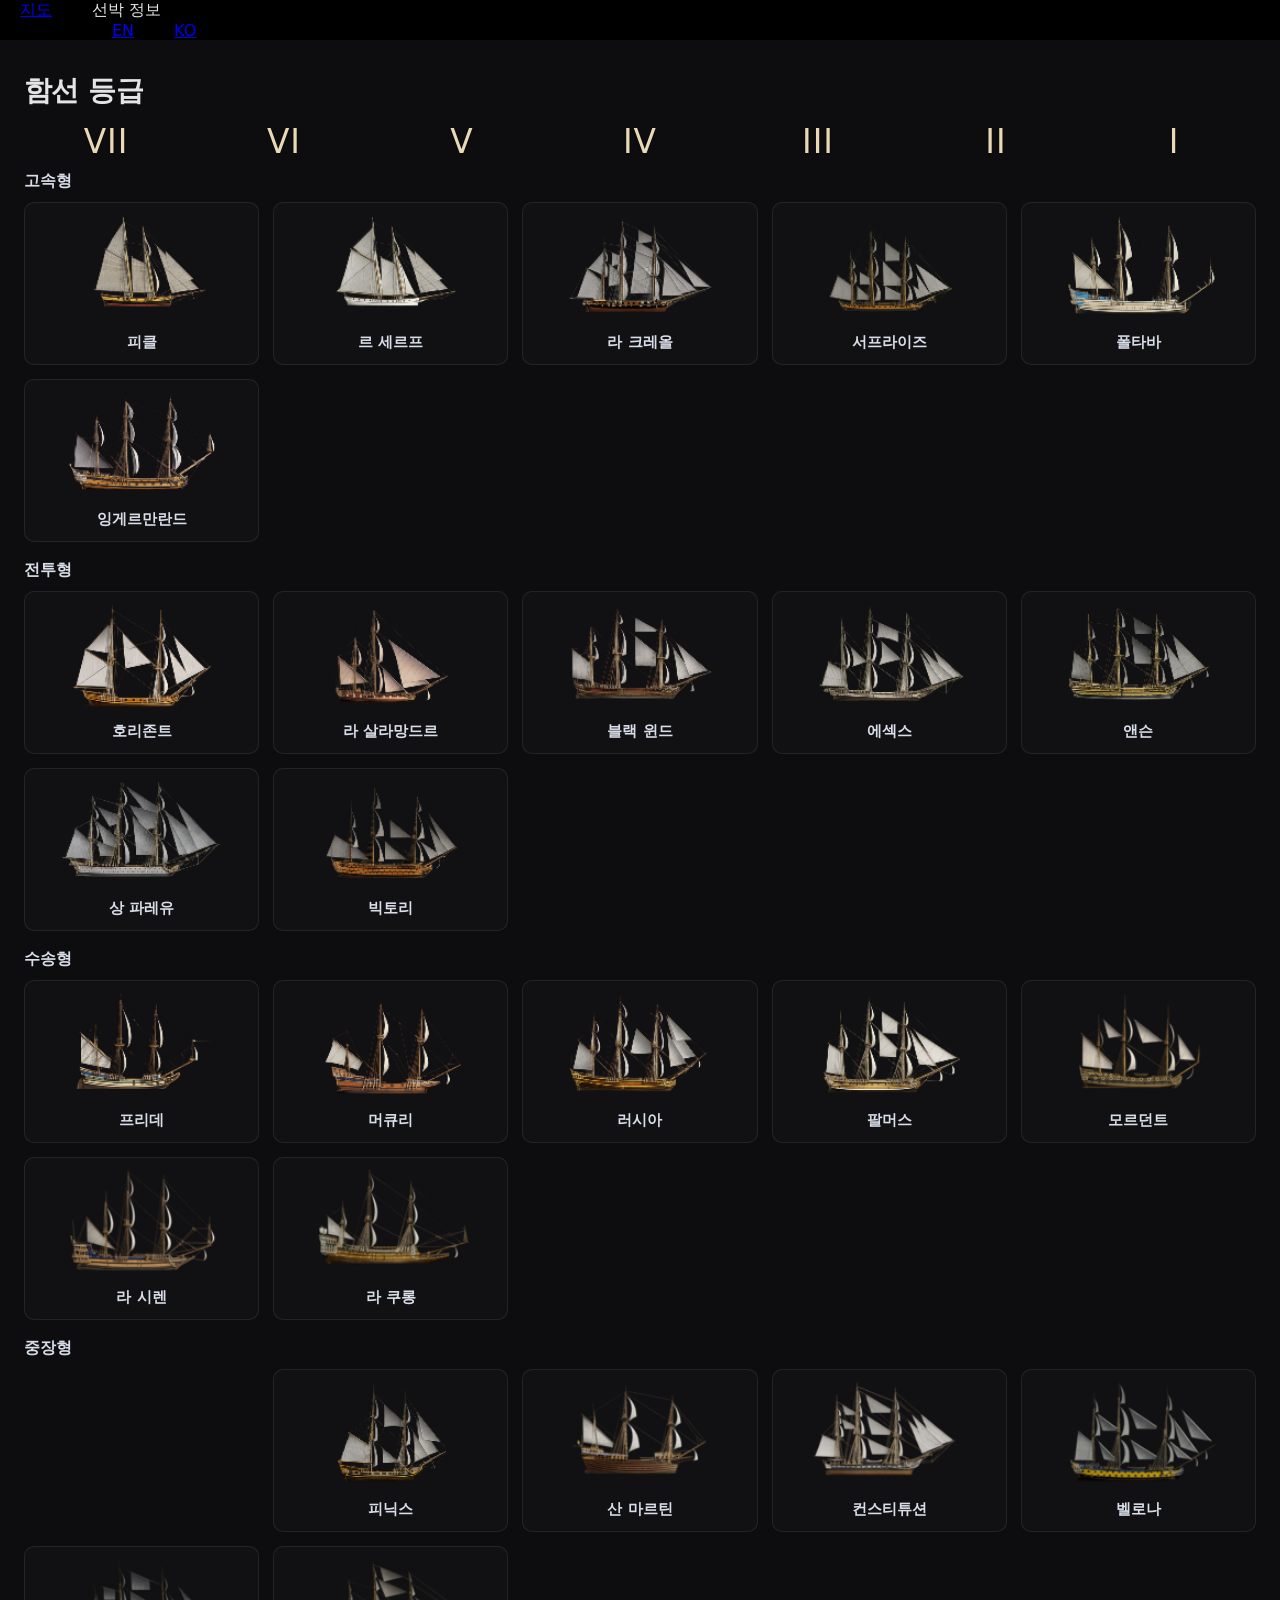
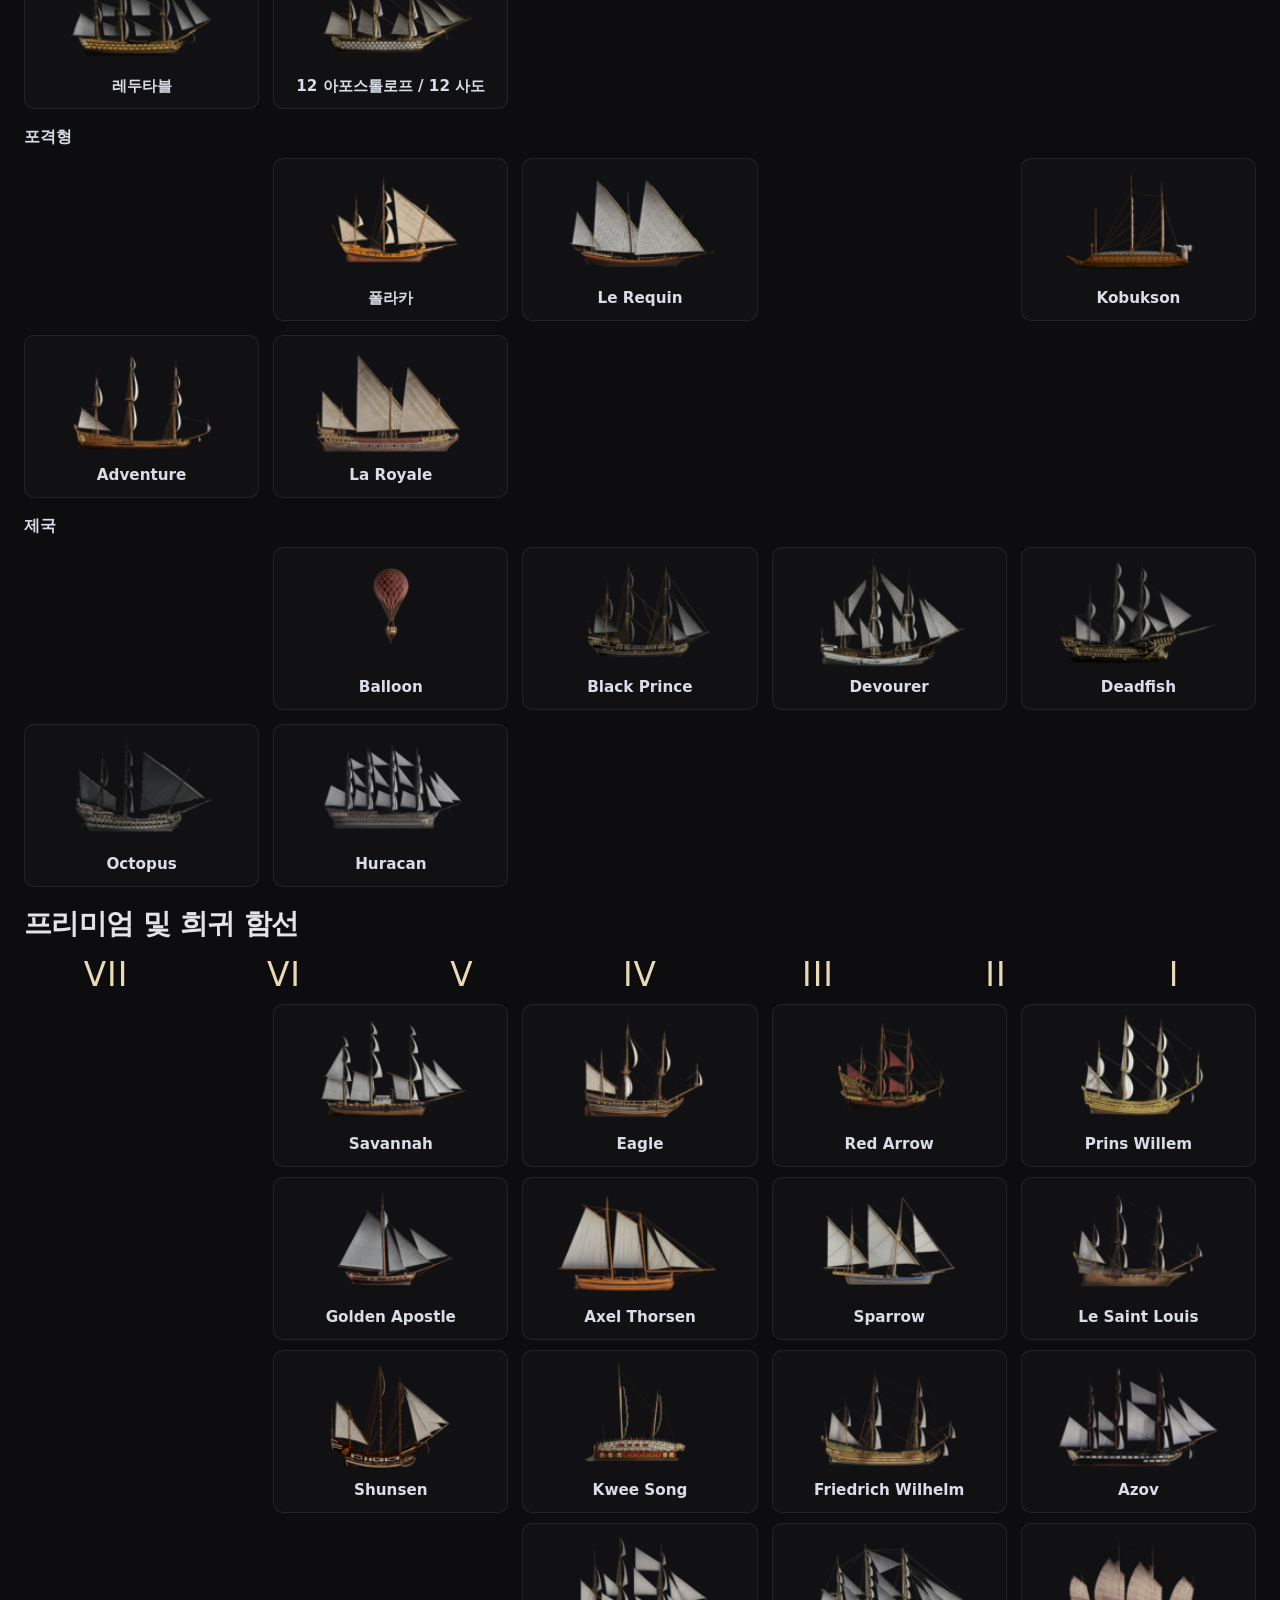
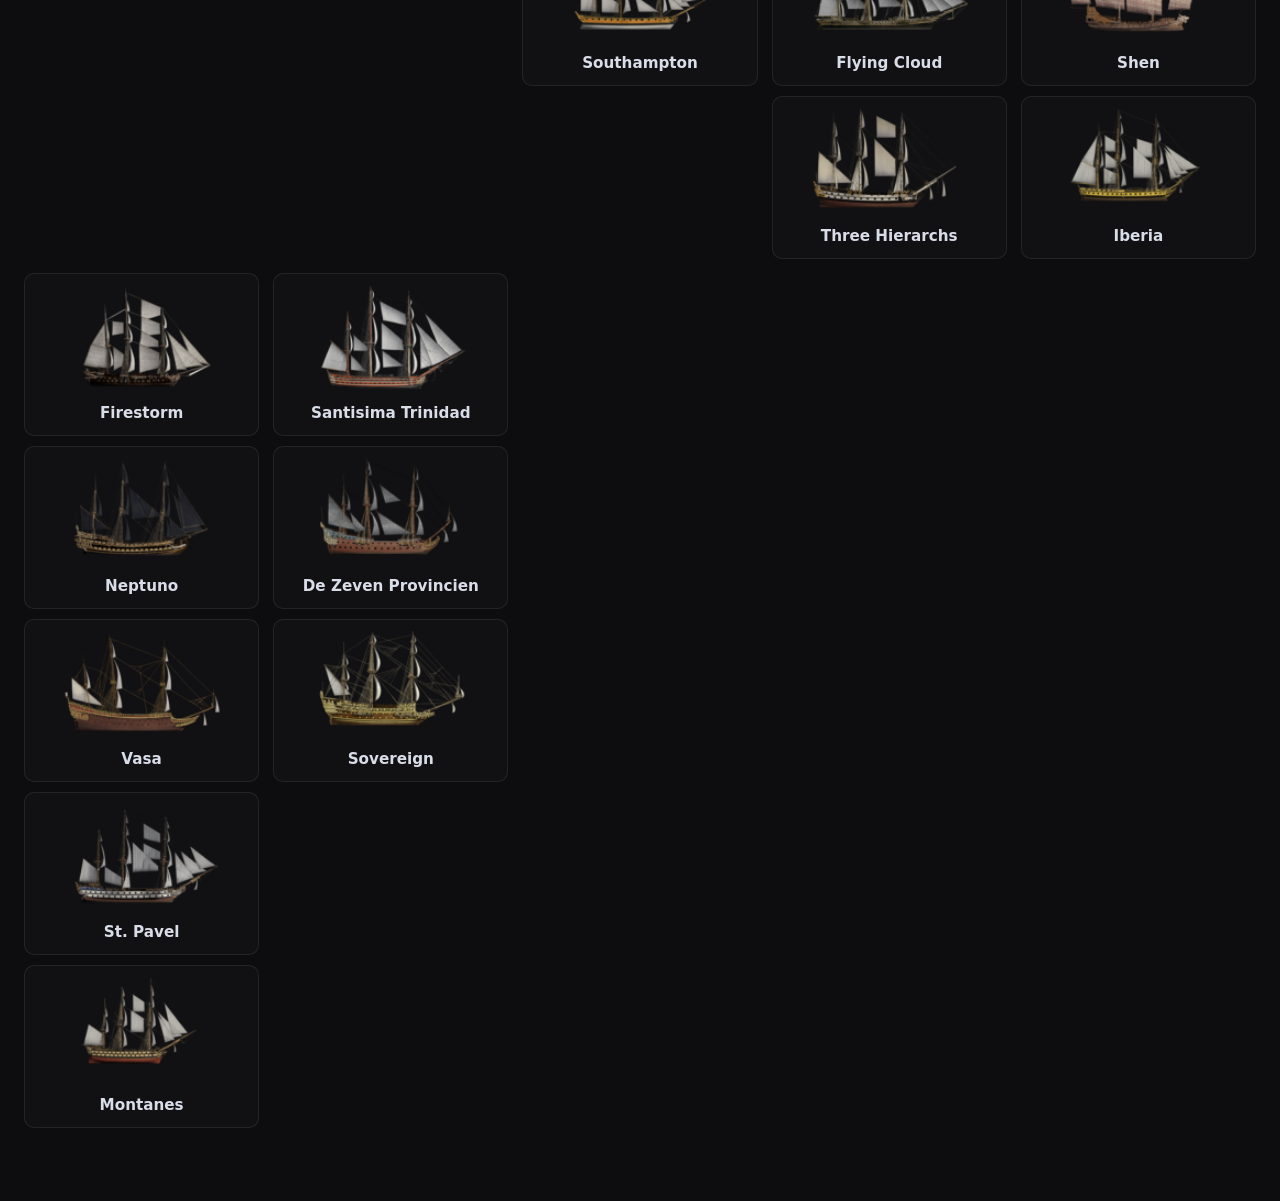
==== shipko.html @ 6a8adef3 "313" ====
<!DOCTYPE html>
<html lang="ko">

<head>
	<meta http-equiv="content-type" content="text/html; charset=utf-8" />
	<meta http-equiv="content-language" content="ko" />
	<title>World of Sea Battle - Ship KO</title>
	<script type="text/javascript" src="jquery-1.4.3.min.js" charset="utf-8"></script> 
<link rel="stylesheet" href="style.css"> 
  <link rel="stylesheet" href="ships.css">
    <style>
    body {
      margin: 0;
    }
    nav {
      background-color: #000;
    }
    nav ul {
      list-style: none;
      margin: 0;
      padding: 0;
      display: flex;
<<<<<<< HEAD
<<<<<<< HEAD
      justify-content: flex-end;
=======
      justify-content: center;
>>>>>>> parent of b6b1363 (Update shipko.html)
=======
      justify-content: flex-start;
>>>>>>> dbb8c3b1884ad9c2218f59540f22f33b8ab00e5c
    }
    nav ul li {
      position: relative; /* 서브 메뉴 위치 기준 */
      margin: 0 20px;
    }
<<<<<<< HEAD
    nav ul li a {
      color: #fff;
      text-decoration: none;
      font-size: 16px;
      font-weight: bold;
      padding: 10px 0;
      display: inline-block;
    }
    nav ul li a:hover {
=======
nav ul li a,
nav ul li span {
  color: #fff;
  text-decoration: none;
  font-size: 26px !important;   /* 메뉴 항목 글자 크기 통일 */
  font-family: 'Open Sans', sans-serif !important; /* 메뉴 항목 폰트 통일 */
  font-weight: bold;
  padding: 20px 0;
  display: inline-block;
  cursor: default; /* 마우스 커서가 링크처럼 안 바뀌게 */
}
    nav ul li a:hover,
    nav ul li span:hover {
>>>>>>> dbb8c3b1884ad9c2218f59540f22f33b8ab00e5c
      color: #ffcc00;
    }

    /* 서브 메뉴 스타일 */
    nav ul li ul {
      display: none; /* 기본은 숨김 */
      position: absolute;
      top: 100%; /* 부모 메뉴 바로 아래 */
      left: 0;
      background-color: #222;
      padding: 10px 0;
      list-style: none;
      min-width: 150px;
    }
    nav ul li ul li {
      margin: 0;
    }
    nav ul li ul li a {
      padding: 8px 15px;
      display: block;
      color: #fff;
    }
    nav ul li ul li a:hover {
      background-color: #444;
    }

    /* 마우스 올리면 서브 메뉴 표시 */
    nav ul li:hover ul {
      display: block;
    }
  </style>
</head>
<body>
  <nav>
    <ul>
      <li><a href="index.html">지도</a></li>
        <li>
        <span class="menu-title">선박 정보</span>
        <ul>
          <li><a href="shipen.html">EN</a></li>
          <li><a href="shipko.html">KO</a></li>
        </ul>
    </li>
</ul>
  </nav>
</body>
</html>

  <main class="site-main">
            <div class="page-content">
  <h1 class="page-title page-title--map">함선 등급</h1>

  <div class="ships-levels" aria-label="Ship levels">
          <span>VII</span>
          <span>VI</span>
          <span>V</span>
          <span>IV</span>
          <span>III</span>
          <span>II</span>
          <span>I</span>
      </div>

      <section class="ships-group" aria-label="Fast ships">
      <h2 class="ships-group__title">고속형</h2>
            <div class="ships-grid">
                  <div class="ships-cell">
                                        <article class="ship-card">
                <div class="ship-card__tooltip" role="tooltip">
                  <div class="ship-card__tooltip-row"><span class="ship-card__tooltip-label">함선 분류</span><span>고속 형</span></div>
                  <div class="ship-card__tooltip-row"><span class="ship-card__tooltip-label">등급</span><span>VII</span></div>
                  <div class="ship-card__tooltip-row"><span class="ship-card__tooltip-label">내구도</span><span>700</span></div>
                  <div class="ship-card__tooltip-row"><span class="ship-card__tooltip-label">속도</span><span>9.2</span></div>
                  <div class="ship-card__tooltip-row"><span class="ship-card__tooltip-label">기동성</span><span>94</span></div>
                  <div class="ship-card__tooltip-row"><span class="ship-card__tooltip-label">측면 장갑</span><span>1.6</span></div>
                  <div class="ship-card__tooltip-row"><span class="ship-card__tooltip-label">선창</span><span>6000</span></div>
                  <div class="ship-card__tooltip-row"><span class="ship-card__tooltip-label">선원</span><span>66</span></div>
                  <div class="ship-card__tooltip-row"><span class="ship-card__tooltip-label">함포 종류</span><span>경량</span></div>
                  <div class="ship-card__tooltip-row"><span class="ship-card__tooltip-label">함포(선수)</span><span>0</span></div>
                  <div class="ship-card__tooltip-row"><span class="ship-card__tooltip-label">함포(좌측)</span><span>6</span></div>
                  <div class="ship-card__tooltip-row"><span class="ship-card__tooltip-label">함포(우측)</span><span>6</span></div>
                  <div class="ship-card__tooltip-row"><span class="ship-card__tooltip-label">함포(선미)</span><span>0</span></div>
                  <div class="ship-card__tooltip-row"><span class="ship-card__tooltip-label">함포(합계)</span><span>12</span></div>
                  <div class="ship-card__tooltip-row"><span class="ship-card__tooltip-label">선회포</span><span>4</span></div>
                </div>
                <img src="ships/mPickle.png" alt="Pickle">
                <h3>피클</h3>
              </article>
                      </div>
                  <div class="ships-cell">
                                        <article class="ship-card">
                <div class="ship-card__tooltip" role="tooltip">
                  <div class="ship-card__tooltip-row"><span class="ship-card__tooltip-label">함선 분류</span><span>고속 형</span></div>
                  <div class="ship-card__tooltip-row"><span class="ship-card__tooltip-label">등급</span><span>VI</span></div>
                  <div class="ship-card__tooltip-row"><span class="ship-card__tooltip-label">내구도</span><span>900</span></div>
                  <div class="ship-card__tooltip-row"><span class="ship-card__tooltip-label">속도</span><span>10</span></div>
                  <div class="ship-card__tooltip-row"><span class="ship-card__tooltip-label">기동성</span><span>97</span></div>
                  <div class="ship-card__tooltip-row"><span class="ship-card__tooltip-label">측면 장갑</span><span>1.8</span></div>
                  <div class="ship-card__tooltip-row"><span class="ship-card__tooltip-label">선창</span><span>8000</span></div>
                  <div class="ship-card__tooltip-row"><span class="ship-card__tooltip-label">선원</span><span>78</span></div>
                  <div class="ship-card__tooltip-row"><span class="ship-card__tooltip-label">함포 종류</span><span>경량</span></div>
                  <div class="ship-card__tooltip-row"><span class="ship-card__tooltip-label">함포(선수)</span><span>0</span></div>
                  <div class="ship-card__tooltip-row"><span class="ship-card__tooltip-label">함포(좌측)</span><span>9</span></div>
                  <div class="ship-card__tooltip-row"><span class="ship-card__tooltip-label">함포(우측)</span><span>9</span></div>
                  <div class="ship-card__tooltip-row"><span class="ship-card__tooltip-label">함포(선미)</span><span>0</span></div>
                  <div class="ship-card__tooltip-row"><span class="ship-card__tooltip-label">함포(합계)</span><span>18</span></div>
                  <div class="ship-card__tooltip-row"><span class="ship-card__tooltip-label">선회포</span><span>8</span></div>
                </div>
                <img src="ships/mLe-Cerf.png" alt="Le Cerf">
                <h3>르 세르프</h3>
              </article>
                      </div>
                  <div class="ships-cell">
                                        <article class="ship-card">
                <div class="ship-card__tooltip" role="tooltip">
                  <div class="ship-card__tooltip-row"><span class="ship-card__tooltip-label">함선 분류</span><span>고속 형</span></div>
                  <div class="ship-card__tooltip-row"><span class="ship-card__tooltip-label">등급</span><span>V</span></div>
                  <div class="ship-card__tooltip-row"><span class="ship-card__tooltip-label">내구도</span><span>1400</span></div>
                  <div class="ship-card__tooltip-row"><span class="ship-card__tooltip-label">속도</span><span>11</span></div>
                  <div class="ship-card__tooltip-row"><span class="ship-card__tooltip-label">기동성</span><span>100</span></div>
                  <div class="ship-card__tooltip-row"><span class="ship-card__tooltip-label">측면 장갑</span><span>2</span></div>
                  <div class="ship-card__tooltip-row"><span class="ship-card__tooltip-label">선창</span><span>11000</span></div>
                  <div class="ship-card__tooltip-row"><span class="ship-card__tooltip-label">선원</span><span>96</span></div>
                  <div class="ship-card__tooltip-row"><span class="ship-card__tooltip-label">함포 종류</span><span>경량</span></div>
                  <div class="ship-card__tooltip-row"><span class="ship-card__tooltip-label">함포(선수)</span><span>4</span></div>
                  <div class="ship-card__tooltip-row"><span class="ship-card__tooltip-label">함포(좌측)</span><span>12</span></div>
                  <div class="ship-card__tooltip-row"><span class="ship-card__tooltip-label">함포(우측)</span><span>12</span></div>
                  <div class="ship-card__tooltip-row"><span class="ship-card__tooltip-label">함포(선미)</span><span>0</span></div>
                  <div class="ship-card__tooltip-row"><span class="ship-card__tooltip-label">함포(합계)</span><span>28</span></div>
                  <div class="ship-card__tooltip-row"><span class="ship-card__tooltip-label">선회포</span><span>8</span></div>
                </div>
                <img src="ships/mLa-Creole.png" alt="La Creole">
                <h3>라 크레올</h3>
              </article>
                      </div>
                  <div class="ships-cell">
                                        <article class="ship-card">
                <div class="ship-card__tooltip" role="tooltip">
                  <div class="ship-card__tooltip-row"><span class="ship-card__tooltip-label">함선 분류</span><span>고속 형</span></div>
                  <div class="ship-card__tooltip-row"><span class="ship-card__tooltip-label">등급</span><span>IV</span></div>
                  <div class="ship-card__tooltip-row"><span class="ship-card__tooltip-label">내구도</span><span>1680</span></div>
                  <div class="ship-card__tooltip-row"><span class="ship-card__tooltip-label">속도</span><span>10.5</span></div>
                  <div class="ship-card__tooltip-row"><span class="ship-card__tooltip-label">기동성</span><span>105</span></div>
                  <div class="ship-card__tooltip-row"><span class="ship-card__tooltip-label">측면 장갑</span><span>2.4</span></div>
                  <div class="ship-card__tooltip-row"><span class="ship-card__tooltip-label">선창</span><span>13000</span></div>
                  <div class="ship-card__tooltip-row"><span class="ship-card__tooltip-label">선원</span><span>112</span></div>
                  <div class="ship-card__tooltip-row"><span class="ship-card__tooltip-label">함포 종류</span><span>중량</span></div>
                  <div class="ship-card__tooltip-row"><span class="ship-card__tooltip-label">함포(선수)</span><span>0</span></div>
                  <div class="ship-card__tooltip-row"><span class="ship-card__tooltip-label">함포(좌측)</span><span>18</span></div>
                  <div class="ship-card__tooltip-row"><span class="ship-card__tooltip-label">함포(우측)</span><span>18</span></div>
                  <div class="ship-card__tooltip-row"><span class="ship-card__tooltip-label">함포(선미)</span><span>2</span></div>
                  <div class="ship-card__tooltip-row"><span class="ship-card__tooltip-label">함포(합계)</span><span>38</span></div>
                  <div class="ship-card__tooltip-row"><span class="ship-card__tooltip-label">선회포</span><span>8</span></div>
                </div>
                <img src="ships/mSurprise.png" alt="Surprise">
                <h3>서프라이즈</h3>
              </article>
                      </div>
                  <div class="ships-cell">
                                        <article class="ship-card">
                <div class="ship-card__tooltip" role="tooltip">
                  <div class="ship-card__tooltip-row"><span class="ship-card__tooltip-label">함선 분류</span><span>고속 형</span></div>
                  <div class="ship-card__tooltip-row"><span class="ship-card__tooltip-label">등급</span><span>III</span></div>
                  <div class="ship-card__tooltip-row"><span class="ship-card__tooltip-label">내구도</span><span>2100</span></div>
                  <div class="ship-card__tooltip-row"><span class="ship-card__tooltip-label">속도</span><span>9.6</span></div>
                  <div class="ship-card__tooltip-row"><span class="ship-card__tooltip-label">기동성</span><span>95</span></div>
                  <div class="ship-card__tooltip-row"><span class="ship-card__tooltip-label">측면 장갑</span><span>2.8</span></div>
                  <div class="ship-card__tooltip-row"><span class="ship-card__tooltip-label">선창</span><span>15500</span></div>
                  <div class="ship-card__tooltip-row"><span class="ship-card__tooltip-label">선원</span><span>132</span></div>
                  <div class="ship-card__tooltip-row"><span class="ship-card__tooltip-label">함포 종류</span><span>중량</span></div>
                  <div class="ship-card__tooltip-row"><span class="ship-card__tooltip-label">함포(선수)</span><span>0</span></div>
                  <div class="ship-card__tooltip-row"><span class="ship-card__tooltip-label">함포(좌측)</span><span>23</span></div>
                  <div class="ship-card__tooltip-row"><span class="ship-card__tooltip-label">함포(우측)</span><span>23</span></div>
                  <div class="ship-card__tooltip-row"><span class="ship-card__tooltip-label">함포(선미)</span><span>4</span></div>
                  <div class="ship-card__tooltip-row"><span class="ship-card__tooltip-label">함포(합계)</span><span>50</span></div>
                  <div class="ship-card__tooltip-row"><span class="ship-card__tooltip-label">선회포</span><span>10</span></div>
                </div>
                <img src="ships/mPoltava.png" alt="Poltava">
                <h3>폴타바</h3>
              </article>
                      </div>
                  <div class="ships-cell">
                                        <article class="ship-card">
                <div class="ship-card__tooltip" role="tooltip">
                  <div class="ship-card__tooltip-row"><span class="ship-card__tooltip-label">함선 분류</span><span>고속 형</span></div>
                  <div class="ship-card__tooltip-row"><span class="ship-card__tooltip-label">등급</span><span>II</span></div>
                  <div class="ship-card__tooltip-row"><span class="ship-card__tooltip-label">내구도</span><span>2340</span></div>
                  <div class="ship-card__tooltip-row"><span class="ship-card__tooltip-label">속도</span><span>9</span></div>
                  <div class="ship-card__tooltip-row"><span class="ship-card__tooltip-label">기동성</span><span>87</span></div>
                  <div class="ship-card__tooltip-row"><span class="ship-card__tooltip-label">측면 장갑</span><span>3.2</span></div>
                  <div class="ship-card__tooltip-row"><span class="ship-card__tooltip-label">선창</span><span>17500</span></div>
                  <div class="ship-card__tooltip-row"><span class="ship-card__tooltip-label">선원</span><span>152</span></div>
                  <div class="ship-card__tooltip-row"><span class="ship-card__tooltip-label">함포 종류</span><span>중장</span></div>
                  <div class="ship-card__tooltip-row"><span class="ship-card__tooltip-label">함포(선수)</span><span>0</span></div>
                  <div class="ship-card__tooltip-row"><span class="ship-card__tooltip-label">함포(좌측)</span><span>32</span></div>
                  <div class="ship-card__tooltip-row"><span class="ship-card__tooltip-label">함포(우측)</span><span>32</span></div>
                  <div class="ship-card__tooltip-row"><span class="ship-card__tooltip-label">함포(선미)</span><span>4</span></div>
                  <div class="ship-card__tooltip-row"><span class="ship-card__tooltip-label">함포(합계)</span><span>68</span></div>
                  <div class="ship-card__tooltip-row"><span class="ship-card__tooltip-label">선회포</span><span>12</span></div>
                </div>
                <img src="ships/mIngermanland.png" alt="Ingermanland">
                <h3>잉게르만란드</h3>
              </article>
                      </div>
                  <div class="ships-cell ships-cell--empty">
                      </div>
              </div>
          </section>
      <section class="ships-group" aria-label="Combat ships">
      <h2 class="ships-group__title">전투형</h2>
            <div class="ships-grid">
                  <div class="ships-cell">
                                        <article class="ship-card">
                <div class="ship-card__tooltip" role="tooltip">
                  <div class="ship-card__tooltip-row"><span class="ship-card__tooltip-label">함선 분류</span><span>전투 형</span></div>
                  <div class="ship-card__tooltip-row"><span class="ship-card__tooltip-label">등급</span><span>VII</span></div>
                  <div class="ship-card__tooltip-row"><span class="ship-card__tooltip-label">내구도</span><span>850</span></div>
                  <div class="ship-card__tooltip-row"><span class="ship-card__tooltip-label">속도</span><span>8.4</span></div>
                  <div class="ship-card__tooltip-row"><span class="ship-card__tooltip-label">기동성</span><span>80</span></div>
                  <div class="ship-card__tooltip-row"><span class="ship-card__tooltip-label">측면 장갑</span><span>3.2</span></div>
                  <div class="ship-card__tooltip-row"><span class="ship-card__tooltip-label">선창</span><span>7000</span></div>
                  <div class="ship-card__tooltip-row"><span class="ship-card__tooltip-label">선원</span><span>78</span></div>
                  <div class="ship-card__tooltip-row"><span class="ship-card__tooltip-label">함포 종류</span><span>경량</span></div>
                  <div class="ship-card__tooltip-row"><span class="ship-card__tooltip-label">함포(선수)</span><span>2</span></div>
                  <div class="ship-card__tooltip-row"><span class="ship-card__tooltip-label">함포(좌측)</span><span>8</span></div>
                  <div class="ship-card__tooltip-row"><span class="ship-card__tooltip-label">함포(우측)</span><span>8</span></div>
                  <div class="ship-card__tooltip-row"><span class="ship-card__tooltip-label">함포(선미)</span><span>0</span></div>
                  <div class="ship-card__tooltip-row"><span class="ship-card__tooltip-label">함포(합계)</span><span>18</span></div>
                  <div class="ship-card__tooltip-row"><span class="ship-card__tooltip-label">선회포</span><span>6</span></div>
                </div>
                <img src="ships/mHorizon.png" alt="Horizon">
                <h3>호리존트</h3>
              </article>
                      </div>
                  <div class="ships-cell">
                                        <article class="ship-card">
                <div class="ship-card__tooltip" role="tooltip">
                  <div class="ship-card__tooltip-row"><span class="ship-card__tooltip-label">함선 분류</span><span>전투 형</span></div>
                  <div class="ship-card__tooltip-row"><span class="ship-card__tooltip-label">등급</span><span>VI</span></div>
                  <div class="ship-card__tooltip-row"><span class="ship-card__tooltip-label">내구도</span><span>1160</span></div>
                  <div class="ship-card__tooltip-row"><span class="ship-card__tooltip-label">속도</span><span>8.8</span></div>
                  <div class="ship-card__tooltip-row"><span class="ship-card__tooltip-label">기동성</span><span>82</span></div>
                  <div class="ship-card__tooltip-row"><span class="ship-card__tooltip-label">측면 장갑</span><span>3.6</span></div>
                  <div class="ship-card__tooltip-row"><span class="ship-card__tooltip-label">선창</span><span>9500</span></div>
                  <div class="ship-card__tooltip-row"><span class="ship-card__tooltip-label">선원</span><span>96</span></div>
                  <div class="ship-card__tooltip-row"><span class="ship-card__tooltip-label">함포 종류</span><span>경량</span></div>
                  <div class="ship-card__tooltip-row"><span class="ship-card__tooltip-label">함포(선수)</span><span>2</span></div>
                  <div class="ship-card__tooltip-row"><span class="ship-card__tooltip-label">함포(좌측)</span><span>10</span></div>
                  <div class="ship-card__tooltip-row"><span class="ship-card__tooltip-label">함포(우측)</span><span>10</span></div>
                  <div class="ship-card__tooltip-row"><span class="ship-card__tooltip-label">함포(선미)</span><span>0</span></div>
                  <div class="ship-card__tooltip-row"><span class="ship-card__tooltip-label">함포(합계)</span><span>22</span></div>
                  <div class="ship-card__tooltip-row"><span class="ship-card__tooltip-label">선회포</span><span>6</span></div>
                </div>
                <img src="ships/mLa-Salamandre.png" alt="La Salamandre">
                <h3>라 살라망드르</h3>
              </article>
                      </div>
                  <div class="ships-cell">
                                        <article class="ship-card">
                <div class="ship-card__tooltip" role="tooltip">
                  <div class="ship-card__tooltip-row"><span class="ship-card__tooltip-label">함선 분류</span><span>전투 형</span></div>
                  <div class="ship-card__tooltip-row"><span class="ship-card__tooltip-label">등급</span><span>V</span></div>
                  <div class="ship-card__tooltip-row"><span class="ship-card__tooltip-label">내구도</span><span>1820</span></div>
                  <div class="ship-card__tooltip-row"><span class="ship-card__tooltip-label">속도</span><span>9.4</span></div>
                  <div class="ship-card__tooltip-row"><span class="ship-card__tooltip-label">기동성</span><span>84</span></div>
                  <div class="ship-card__tooltip-row"><span class="ship-card__tooltip-label">측면 장갑</span><span>4</span></div>
                  <div class="ship-card__tooltip-row"><span class="ship-card__tooltip-label">선창</span><span>13000</span></div>
                  <div class="ship-card__tooltip-row"><span class="ship-card__tooltip-label">선원</span><span>116</span></div>
                  <div class="ship-card__tooltip-row"><span class="ship-card__tooltip-label">함포 종류</span><span>경량</span></div>
                  <div class="ship-card__tooltip-row"><span class="ship-card__tooltip-label">함포(선수)</span><span>2</span></div>
                  <div class="ship-card__tooltip-row"><span class="ship-card__tooltip-label">함포(좌측)</span><span>16</span></div>
                  <div class="ship-card__tooltip-row"><span class="ship-card__tooltip-label">함포(우측)</span><span>16</span></div>
                  <div class="ship-card__tooltip-row"><span class="ship-card__tooltip-label">함포(선미)</span><span>2</span></div>
                  <div class="ship-card__tooltip-row"><span class="ship-card__tooltip-label">함포(합계)</span><span>36</span></div>
                  <div class="ship-card__tooltip-row"><span class="ship-card__tooltip-label">선회포</span><span>6</span></div>
                  <div class="ship-card__tooltip-row"><span class="ship-card__tooltip-label">박격포 개조</span><span>가능</span></div>
                </div>
                <img src="ships/mBlack-Wind.png" alt="Black Wind">
                <h3>블랙 윈드</h3>
              </article>
                      </div>
                  <div class="ships-cell">
                                        <article class="ship-card">
                <div class="ship-card__tooltip" role="tooltip">
                  <div class="ship-card__tooltip-row"><span class="ship-card__tooltip-label">함선 분류</span><span>전투 형</span></div>
                  <div class="ship-card__tooltip-row"><span class="ship-card__tooltip-label">등급</span><span>IV</span></div>
                  <div class="ship-card__tooltip-row"><span class="ship-card__tooltip-label">내구도</span><span>2160</span></div>
                  <div class="ship-card__tooltip-row"><span class="ship-card__tooltip-label">속도</span><span>8.9</span></div>
                  <div class="ship-card__tooltip-row"><span class="ship-card__tooltip-label">기동성</span><span>88</span></div>
                  <div class="ship-card__tooltip-row"><span class="ship-card__tooltip-label">측면 장갑</span><span>4.8</span></div>
                  <div class="ship-card__tooltip-row"><span class="ship-card__tooltip-label">선창</span><span>15500</span></div>
                  <div class="ship-card__tooltip-row"><span class="ship-card__tooltip-label">선원</span><span>136</span></div>
                  <div class="ship-card__tooltip-row"><span class="ship-card__tooltip-label">함포 종류</span><span>중량</span></div>
                  <div class="ship-card__tooltip-row"><span class="ship-card__tooltip-label">함포(선수)</span><span>2</span></div>
                  <div class="ship-card__tooltip-row"><span class="ship-card__tooltip-label">함포(좌측)</span><span>21</span></div>
                  <div class="ship-card__tooltip-row"><span class="ship-card__tooltip-label">함포(우측)</span><span>21</span></div>
                  <div class="ship-card__tooltip-row"><span class="ship-card__tooltip-label">함포(선미)</span><span>2</span></div>
                  <div class="ship-card__tooltip-row"><span class="ship-card__tooltip-label">함포(합계)</span><span>46</span></div>
                  <div class="ship-card__tooltip-row"><span class="ship-card__tooltip-label">선회포</span><span>8</span></div>
                </div>
                <img src="ships/mEssex.png" alt="Essex">
                <h3>에섹스</h3>
              </article>
                      </div>
                  <div class="ships-cell">
                                        <article class="ship-card">
                <div class="ship-card__tooltip" role="tooltip">
                  <div class="ship-card__tooltip-row"><span class="ship-card__tooltip-label">함선 분류</span><span>전투 형</span></div>
                  <div class="ship-card__tooltip-row"><span class="ship-card__tooltip-label">등급</span><span>III</span></div>
                  <div class="ship-card__tooltip-row"><span class="ship-card__tooltip-label">내구도</span><span>2700</span></div>
                  <div class="ship-card__tooltip-row"><span class="ship-card__tooltip-label">속도</span><span>8.2</span></div>
                  <div class="ship-card__tooltip-row"><span class="ship-card__tooltip-label">기동성</span><span>80</span></div>
                  <div class="ship-card__tooltip-row"><span class="ship-card__tooltip-label">측면 장갑</span><span>5.6</span></div>
                  <div class="ship-card__tooltip-row"><span class="ship-card__tooltip-label">선창</span><span>18500</span></div>
                  <div class="ship-card__tooltip-row"><span class="ship-card__tooltip-label">선원</span><span>160</span></div>
                  <div class="ship-card__tooltip-row"><span class="ship-card__tooltip-label">함포 종류</span><span>중량</span></div>
                  <div class="ship-card__tooltip-row"><span class="ship-card__tooltip-label">함포(선수)</span><span>4</span></div>
                  <div class="ship-card__tooltip-row"><span class="ship-card__tooltip-label">함포(좌측)</span><span>30</span></div>
                  <div class="ship-card__tooltip-row"><span class="ship-card__tooltip-label">함포(우측)</span><span>30</span></div>
                  <div class="ship-card__tooltip-row"><span class="ship-card__tooltip-label">함포(선미)</span><span>2</span></div>
                  <div class="ship-card__tooltip-row"><span class="ship-card__tooltip-label">함포(합계)</span><span>66</span></div>
                  <div class="ship-card__tooltip-row"><span class="ship-card__tooltip-label">선회포</span><span>8</span></div>
                </div>
                <img src="ships/mAnson.png" alt="Anson">
                <h3>앤슨</h3>
              </article>
                      </div>
                  <div class="ships-cell">
                                        <article class="ship-card">
                <div class="ship-card__tooltip" role="tooltip">
                  <div class="ship-card__tooltip-row"><span class="ship-card__tooltip-label">함선 분류</span><span>전투 형</span></div>
                  <div class="ship-card__tooltip-row"><span class="ship-card__tooltip-label">등급</span><span>II</span></div>
                  <div class="ship-card__tooltip-row"><span class="ship-card__tooltip-label">내구도</span><span>3000</span></div>
                  <div class="ship-card__tooltip-row"><span class="ship-card__tooltip-label">속도</span><span>7.7</span></div>
                  <div class="ship-card__tooltip-row"><span class="ship-card__tooltip-label">기동성</span><span>74</span></div>
                  <div class="ship-card__tooltip-row"><span class="ship-card__tooltip-label">측면 장갑</span><span>6.4</span></div>
                  <div class="ship-card__tooltip-row"><span class="ship-card__tooltip-label">선창</span><span>21500</span></div>
                  <div class="ship-card__tooltip-row"><span class="ship-card__tooltip-label">선원</span><span>184</span></div>
                  <div class="ship-card__tooltip-row"><span class="ship-card__tooltip-label">함포 종류</span><span>중장</span></div>
                  <div class="ship-card__tooltip-row"><span class="ship-card__tooltip-label">함포(선수)</span><span>4</span></div>
                  <div class="ship-card__tooltip-row"><span class="ship-card__tooltip-label">함포(좌측)</span><span>38</span></div>
                  <div class="ship-card__tooltip-row"><span class="ship-card__tooltip-label">함포(우측)</span><span>38</span></div>
                  <div class="ship-card__tooltip-row"><span class="ship-card__tooltip-label">함포(선미)</span><span>2</span></div>
                  <div class="ship-card__tooltip-row"><span class="ship-card__tooltip-label">함포(합계)</span><span>82</span></div>
                  <div class="ship-card__tooltip-row"><span class="ship-card__tooltip-label">선회포</span><span>10</span></div>
                </div>
                <img src="ships/mSans-Pareil.png" alt="Sans Pareil">
                <h3>상 파레유</h3>
              </article>
                      </div>
                  <div class="ships-cell">
                                        <article class="ship-card">
                <div class="ship-card__tooltip" role="tooltip">
                  <div class="ship-card__tooltip-row"><span class="ship-card__tooltip-label">함선 분류</span><span>전투 형</span></div>
                  <div class="ship-card__tooltip-row"><span class="ship-card__tooltip-label">등급</span><span>I</span></div>
                  <div class="ship-card__tooltip-row"><span class="ship-card__tooltip-label">내구도</span><span>3740</span></div>
                  <div class="ship-card__tooltip-row"><span class="ship-card__tooltip-label">속도</span><span>7.1</span></div>
                  <div class="ship-card__tooltip-row"><span class="ship-card__tooltip-label">기동성</span><span>66</span></div>
                  <div class="ship-card__tooltip-row"><span class="ship-card__tooltip-label">측면 장갑</span><span>8</span></div>
                  <div class="ship-card__tooltip-row"><span class="ship-card__tooltip-label">선창</span><span>25000</span></div>
                  <div class="ship-card__tooltip-row"><span class="ship-card__tooltip-label">선원</span><span>204</span></div>
                  <div class="ship-card__tooltip-row"><span class="ship-card__tooltip-label">함포 종류</span><span>중장</span></div>
                  <div class="ship-card__tooltip-row"><span class="ship-card__tooltip-label">함포(선수)</span><span>4</span></div>
                  <div class="ship-card__tooltip-row"><span class="ship-card__tooltip-label">함포(좌측)</span><span>49</span></div>
                  <div class="ship-card__tooltip-row"><span class="ship-card__tooltip-label">함포(우측)</span><span>49</span></div>
                  <div class="ship-card__tooltip-row"><span class="ship-card__tooltip-label">함포(선미)</span><span>4</span></div>
                  <div class="ship-card__tooltip-row"><span class="ship-card__tooltip-label">함포(합계)</span><span>106</span></div>
                  <div class="ship-card__tooltip-row"><span class="ship-card__tooltip-label">선회포</span><span>10</span></div>
                </div>
                <img src="ships/mVictory.png" alt="Victory">
                <h3>빅토리</h3>
              </article>
                      </div>
              </div>
          </section>
      <section class="ships-group" aria-label="Cargo ships">
      <h2 class="ships-group__title">수송형</h2>
            <div class="ships-grid">
                  <div class="ships-cell">
                                        <article class="ship-card">
                <div class="ship-card__tooltip" role="tooltip">
                  <div class="ship-card__tooltip-row"><span class="ship-card__tooltip-label">함선 분류</span><span>수송 형</span></div>
                  <div class="ship-card__tooltip-row"><span class="ship-card__tooltip-label">등급</span><span>VII</span></div>
                  <div class="ship-card__tooltip-row"><span class="ship-card__tooltip-label">내구도</span><span>750</span></div>
                  <div class="ship-card__tooltip-row"><span class="ship-card__tooltip-label">속도</span><span>8.8</span></div>
                  <div class="ship-card__tooltip-row"><span class="ship-card__tooltip-label">기동성</span><span>86</span></div>
                  <div class="ship-card__tooltip-row"><span class="ship-card__tooltip-label">측면 장갑</span><span>2.2</span></div>
                  <div class="ship-card__tooltip-row"><span class="ship-card__tooltip-label">선창</span><span>11000</span></div>
                  <div class="ship-card__tooltip-row"><span class="ship-card__tooltip-label">선원</span><span>72</span></div>
                  <div class="ship-card__tooltip-row"><span class="ship-card__tooltip-label">함포 종류</span><span>경량</span></div>
                  <div class="ship-card__tooltip-row"><span class="ship-card__tooltip-label">함포(선수)</span><span>2</span></div>
                  <div class="ship-card__tooltip-row"><span class="ship-card__tooltip-label">함포(좌측)</span><span>7</span></div>
                  <div class="ship-card__tooltip-row"><span class="ship-card__tooltip-label">함포(우측)</span><span>7</span></div>
                  <div class="ship-card__tooltip-row"><span class="ship-card__tooltip-label">함포(선미)</span><span>0</span></div>
                  <div class="ship-card__tooltip-row"><span class="ship-card__tooltip-label">함포(합계)</span><span>16</span></div>
                  <div class="ship-card__tooltip-row"><span class="ship-card__tooltip-label">선회포</span><span>6</span></div>
                  <div class="ship-card__tooltip-row"><span class="ship-card__tooltip-label">박격포 개조</span><span>가능</span></div>
                </div>
                <img src="ships/mFriede.png" alt="Friede">
                <h3>프리데</h3>
              </article>
                      </div>
                  <div class="ships-cell">
                                        <article class="ship-card">
                <div class="ship-card__tooltip" role="tooltip">
                  <div class="ship-card__tooltip-row"><span class="ship-card__tooltip-label">함선 분류</span><span>수송 형</span></div>
                  <div class="ship-card__tooltip-row"><span class="ship-card__tooltip-label">등급</span><span>VI</span></div>
                  <div class="ship-card__tooltip-row"><span class="ship-card__tooltip-label">내구도</span><span>1040</span></div>
                  <div class="ship-card__tooltip-row"><span class="ship-card__tooltip-label">속도</span><span>9.2</span></div>
                  <div class="ship-card__tooltip-row"><span class="ship-card__tooltip-label">기동성</span><span>89</span></div>
                  <div class="ship-card__tooltip-row"><span class="ship-card__tooltip-label">측면 장갑</span><span>2.5</span></div>
                  <div class="ship-card__tooltip-row"><span class="ship-card__tooltip-label">선창</span><span>15500</span></div>
                  <div class="ship-card__tooltip-row"><span class="ship-card__tooltip-label">선원</span><span>88</span></div>
                  <div class="ship-card__tooltip-row"><span class="ship-card__tooltip-label">함포 종류</span><span>경량</span></div>
                  <div class="ship-card__tooltip-row"><span class="ship-card__tooltip-label">함포(선수)</span><span>2</span></div>
                  <div class="ship-card__tooltip-row"><span class="ship-card__tooltip-label">함포(좌측)</span><span>9</span></div>
                  <div class="ship-card__tooltip-row"><span class="ship-card__tooltip-label">함포(우측)</span><span>9</span></div>
                  <div class="ship-card__tooltip-row"><span class="ship-card__tooltip-label">함포(선미)</span><span>0</span></div>
                  <div class="ship-card__tooltip-row"><span class="ship-card__tooltip-label">함포(합계)</span><span>20</span></div>
                  <div class="ship-card__tooltip-row"><span class="ship-card__tooltip-label">선회포</span><span>6</span></div>
                </div>
                <img src="ships/mMercury.png" alt="Mercury">
                <h3>머큐리</h3>
              </article>
                      </div>
                  <div class="ships-cell">
                                        <article class="ship-card">
                <div class="ship-card__tooltip" role="tooltip">
                  <div class="ship-card__tooltip-row"><span class="ship-card__tooltip-label">함선 분류</span><span>수송 형</span></div>
                  <div class="ship-card__tooltip-row"><span class="ship-card__tooltip-label">등급</span><span>V</span></div>
                  <div class="ship-card__tooltip-row"><span class="ship-card__tooltip-label">내구도</span><span>1600</span></div>
                  <div class="ship-card__tooltip-row"><span class="ship-card__tooltip-label">속도</span><span>9.9</span></div>
                  <div class="ship-card__tooltip-row"><span class="ship-card__tooltip-label">기동성</span><span>91</span></div>
                  <div class="ship-card__tooltip-row"><span class="ship-card__tooltip-label">측면 장갑</span><span>2.7</span></div>
                  <div class="ship-card__tooltip-row"><span class="ship-card__tooltip-label">선창</span><span>22000</span></div>
                  <div class="ship-card__tooltip-row"><span class="ship-card__tooltip-label">선원</span><span>108</span></div>
                  <div class="ship-card__tooltip-row"><span class="ship-card__tooltip-label">함포 종류</span><span>경량</span></div>
                  <div class="ship-card__tooltip-row"><span class="ship-card__tooltip-label">함포(선수)</span><span>2</span></div>
                  <div class="ship-card__tooltip-row"><span class="ship-card__tooltip-label">함포(좌측)</span><span>14</span></div>
                  <div class="ship-card__tooltip-row"><span class="ship-card__tooltip-label">함포(우측)</span><span>14</span></div>
                  <div class="ship-card__tooltip-row"><span class="ship-card__tooltip-label">함포(선미)</span><span>0</span></div>
                  <div class="ship-card__tooltip-row"><span class="ship-card__tooltip-label">함포(합계)</span><span>30</span></div>
                  <div class="ship-card__tooltip-row"><span class="ship-card__tooltip-label">선회포</span><span>6</span></div>
                </div>
                <img src="ships/mRussia.png" alt="Russia">
                <h3>러시아</h3>
              </article>
                      </div>
                  <div class="ships-cell">
                                        <article class="ship-card">
                <div class="ship-card__tooltip" role="tooltip">
                  <div class="ship-card__tooltip-row"><span class="ship-card__tooltip-label">함선 분류</span><span>수송 형</span></div>
                  <div class="ship-card__tooltip-row"><span class="ship-card__tooltip-label">등급</span><span>IV</span></div>
                  <div class="ship-card__tooltip-row"><span class="ship-card__tooltip-label">내구도</span><span>1920</span></div>
                  <div class="ship-card__tooltip-row"><span class="ship-card__tooltip-label">속도</span><span>9.4</span></div>
                  <div class="ship-card__tooltip-row"><span class="ship-card__tooltip-label">기동성</span><span>96</span></div>
                  <div class="ship-card__tooltip-row"><span class="ship-card__tooltip-label">측면 장갑</span><span>3.3</span></div>
                  <div class="ship-card__tooltip-row"><span class="ship-card__tooltip-label">선창</span><span>27500</span></div>
                  <div class="ship-card__tooltip-row"><span class="ship-card__tooltip-label">선원</span><span>126</span></div>
                  <div class="ship-card__tooltip-row"><span class="ship-card__tooltip-label">함포 종류</span><span>중량</span></div>
                  <div class="ship-card__tooltip-row"><span class="ship-card__tooltip-label">함포(선수)</span><span>4</span></div>
                  <div class="ship-card__tooltip-row"><span class="ship-card__tooltip-label">함포(좌측)</span><span>18</span></div>
                  <div class="ship-card__tooltip-row"><span class="ship-card__tooltip-label">함포(우측)</span><span>18</span></div>
                  <div class="ship-card__tooltip-row"><span class="ship-card__tooltip-label">함포(선미)</span><span>0</span></div>
                  <div class="ship-card__tooltip-row"><span class="ship-card__tooltip-label">함포(합계)</span><span>40</span></div>
                  <div class="ship-card__tooltip-row"><span class="ship-card__tooltip-label">선회포</span><span>8</span></div>
                </div>
                <img src="ships/mFalmouth.png" alt="Falmouth">
                <h3>팔머스</h3>
              </article>
                      </div>
                  <div class="ships-cell">
                                        <article class="ship-card">
                <div class="ship-card__tooltip" role="tooltip">
                  <div class="ship-card__tooltip-row"><span class="ship-card__tooltip-label">함선 분류</span><span>수송 형</span></div>
                  <div class="ship-card__tooltip-row"><span class="ship-card__tooltip-label">등급</span><span>III</span></div>
                  <div class="ship-card__tooltip-row"><span class="ship-card__tooltip-label">내구도</span><span>2380</span></div>
                  <div class="ship-card__tooltip-row"><span class="ship-card__tooltip-label">속도</span><span>8.7</span></div>
                  <div class="ship-card__tooltip-row"><span class="ship-card__tooltip-label">기동성</span><span>87</span></div>
                  <div class="ship-card__tooltip-row"><span class="ship-card__tooltip-label">측면 장갑</span><span>3.9</span></div>
                  <div class="ship-card__tooltip-row"><span class="ship-card__tooltip-label">선창</span><span>34000</span></div>
                  <div class="ship-card__tooltip-row"><span class="ship-card__tooltip-label">선원</span><span>148</span></div>
                  <div class="ship-card__tooltip-row"><span class="ship-card__tooltip-label">함포 종류</span><span>중량</span></div>
                  <div class="ship-card__tooltip-row"><span class="ship-card__tooltip-label">함포(선수)</span><span>4</span></div>
                  <div class="ship-card__tooltip-row"><span class="ship-card__tooltip-label">함포(좌측)</span><span>26</span></div>
                  <div class="ship-card__tooltip-row"><span class="ship-card__tooltip-label">함포(우측)</span><span>26</span></div>
                  <div class="ship-card__tooltip-row"><span class="ship-card__tooltip-label">함포(선미)</span><span>0</span></div>
                  <div class="ship-card__tooltip-row"><span class="ship-card__tooltip-label">함포(합계)</span><span>56</span></div>
                  <div class="ship-card__tooltip-row"><span class="ship-card__tooltip-label">선회포</span><span>6</span></div>
                </div>
                <img src="ships/mMordaunt.png" alt="Mordaunt">
                <h3>모르던트</h3>
              </article>
                      </div>
                  <div class="ships-cell">
                                        <article class="ship-card">
                <div class="ship-card__tooltip" role="tooltip">
                  <div class="ship-card__tooltip-row"><span class="ship-card__tooltip-label">함선 분류</span><span>수송 형</span></div>
                  <div class="ship-card__tooltip-row"><span class="ship-card__tooltip-label">등급</span><span>II</span></div>
                  <div class="ship-card__tooltip-row"><span class="ship-card__tooltip-label">내구도</span><span>2660</span></div>
                  <div class="ship-card__tooltip-row"><span class="ship-card__tooltip-label">속도</span><span>8.1</span></div>
                  <div class="ship-card__tooltip-row"><span class="ship-card__tooltip-label">기동성</span><span>80</span></div>
                  <div class="ship-card__tooltip-row"><span class="ship-card__tooltip-label">측면 장갑</span><span>4.4</span></div>
                  <div class="ship-card__tooltip-row"><span class="ship-card__tooltip-label">선창</span><span>43000</span></div>
                  <div class="ship-card__tooltip-row"><span class="ship-card__tooltip-label">선원</span><span>170</span></div>
                  <div class="ship-card__tooltip-row"><span class="ship-card__tooltip-label">함포 종류</span><span>중장</span></div>
                  <div class="ship-card__tooltip-row"><span class="ship-card__tooltip-label">함포(선수)</span><span>4</span></div>
                  <div class="ship-card__tooltip-row"><span class="ship-card__tooltip-label">함포(좌측)</span><span>32</span></div>
                  <div class="ship-card__tooltip-row"><span class="ship-card__tooltip-label">함포(우측)</span><span>32</span></div>
                  <div class="ship-card__tooltip-row"><span class="ship-card__tooltip-label">함포(선미)</span><span>0</span></div>
                  <div class="ship-card__tooltip-row"><span class="ship-card__tooltip-label">함포(합계)</span><span>68</span></div>
                  <div class="ship-card__tooltip-row"><span class="ship-card__tooltip-label">선회포</span><span>8</span></div>
                </div>
                <img src="ships/mLaSirene.png" alt="La Sirene">
                <h3>라 시렌</h3>
              </article>
                      </div>
                  <div class="ships-cell">
                                        <article class="ship-card">
                <div class="ship-card__tooltip" role="tooltip">
                  <div class="ship-card__tooltip-row"><span class="ship-card__tooltip-label">함선 분류</span><span>수송 형</span></div>
                  <div class="ship-card__tooltip-row"><span class="ship-card__tooltip-label">등급</span><span>I</span></div>
                  <div class="ship-card__tooltip-row"><span class="ship-card__tooltip-label">내구도</span><span>3500</span></div>
                  <div class="ship-card__tooltip-row"><span class="ship-card__tooltip-label">속도</span><span>7.6</span></div>
                  <div class="ship-card__tooltip-row"><span class="ship-card__tooltip-label">기동성</span><span>72</span></div>
                  <div class="ship-card__tooltip-row"><span class="ship-card__tooltip-label">측면 장갑</span><span>5.5</span></div>
                  <div class="ship-card__tooltip-row"><span class="ship-card__tooltip-label">선창</span><span>50000</span></div>
                  <div class="ship-card__tooltip-row"><span class="ship-card__tooltip-label">선원</span><span>188</span></div>
                  <div class="ship-card__tooltip-row"><span class="ship-card__tooltip-label">함포 종류</span><span>중장</span></div>
                  <div class="ship-card__tooltip-row"><span class="ship-card__tooltip-label">함포(선수)</span><span>8</span></div>
                  <div class="ship-card__tooltip-row"><span class="ship-card__tooltip-label">함포(좌측)</span><span>28</span></div>
                  <div class="ship-card__tooltip-row"><span class="ship-card__tooltip-label">함포(우측)</span><span>28</span></div>
                  <div class="ship-card__tooltip-row"><span class="ship-card__tooltip-label">함포(선미)</span><span>0</span></div>
                  <div class="ship-card__tooltip-row"><span class="ship-card__tooltip-label">함포(합계)</span><span>64</span></div>
                  <div class="ship-card__tooltip-row"><span class="ship-card__tooltip-label">선회포</span><span>14</span></div>
                </div>
                <img src="ships/mLaCouronne.png" alt="La Couronne">
                <h3>라 쿠롱</h3>
              </article>
                      </div>
              </div>
          </section>
      <section class="ships-group" aria-label="Heavy ships">
      <h2 class="ships-group__title">중장형</h2>
            <div class="ships-grid">
                  <div class="ships-cell ships-cell--empty">
                      </div>
                  <div class="ships-cell">
                                        <article class="ship-card">
                <div class="ship-card__tooltip" role="tooltip">
                  <div class="ship-card__tooltip-row"><span class="ship-card__tooltip-label">함선 분류</span><span>중장 형</span></div>
                  <div class="ship-card__tooltip-row"><span class="ship-card__tooltip-label">등급</span><span>VI</span></div>
                  <div class="ship-card__tooltip-row"><span class="ship-card__tooltip-label">내구도</span><span>1380</span></div>
                  <div class="ship-card__tooltip-row"><span class="ship-card__tooltip-label">속도</span><span>8.2</span></div>
                  <div class="ship-card__tooltip-row"><span class="ship-card__tooltip-label">기동성</span><span>75</span></div>
                  <div class="ship-card__tooltip-row"><span class="ship-card__tooltip-label">측면 장갑</span><span>4.5</span></div>
                  <div class="ship-card__tooltip-row"><span class="ship-card__tooltip-label">선창</span><span>12500</span></div>
                  <div class="ship-card__tooltip-row"><span class="ship-card__tooltip-label">선원</span><span>104</span></div>
                  <div class="ship-card__tooltip-row"><span class="ship-card__tooltip-label">함포 종류</span><span>경량</span></div>
                  <div class="ship-card__tooltip-row"><span class="ship-card__tooltip-label">함포(선수)</span><span>0</span></div>
                  <div class="ship-card__tooltip-row"><span class="ship-card__tooltip-label">함포(좌측)</span><span>12</span></div>
                  <div class="ship-card__tooltip-row"><span class="ship-card__tooltip-label">함포(우측)</span><span>12</span></div>
                  <div class="ship-card__tooltip-row"><span class="ship-card__tooltip-label">함포(선미)</span><span>0</span></div>
                  <div class="ship-card__tooltip-row"><span class="ship-card__tooltip-label">함포(합계)</span><span>24</span></div>
                  <div class="ship-card__tooltip-row"><span class="ship-card__tooltip-label">선회포</span><span>6</span></div>
                </div>
                <img src="ships/mPhoenix.png" alt="Phoenix">
                <h3>피닉스</h3>
              </article>
                      </div>
                  <div class="ships-cell">
                                        <article class="ship-card">
                <div class="ship-card__tooltip" role="tooltip">
                  <div class="ship-card__tooltip-row"><span class="ship-card__tooltip-label">함선 분류</span><span>중장 형</span></div>
                  <div class="ship-card__tooltip-row"><span class="ship-card__tooltip-label">등급</span><span>V</span></div>
                  <div class="ship-card__tooltip-row"><span class="ship-card__tooltip-label">내구도</span><span>2140</span></div>
                  <div class="ship-card__tooltip-row"><span class="ship-card__tooltip-label">속도</span><span>8.5</span></div>
                  <div class="ship-card__tooltip-row"><span class="ship-card__tooltip-label">기동성</span><span>72</span></div>
                  <div class="ship-card__tooltip-row"><span class="ship-card__tooltip-label">측면 장갑</span><span>5</span></div>
                  <div class="ship-card__tooltip-row"><span class="ship-card__tooltip-label">선창</span><span>17500</span></div>
                  <div class="ship-card__tooltip-row"><span class="ship-card__tooltip-label">선원</span><span>126</span></div>
                  <div class="ship-card__tooltip-row"><span class="ship-card__tooltip-label">함포 종류</span><span>경량</span></div>
                  <div class="ship-card__tooltip-row"><span class="ship-card__tooltip-label">함포(선수)</span><span>0</span></div>
                  <div class="ship-card__tooltip-row"><span class="ship-card__tooltip-label">함포(좌측)</span><span>20</span></div>
                  <div class="ship-card__tooltip-row"><span class="ship-card__tooltip-label">함포(우측)</span><span>20</span></div>
                  <div class="ship-card__tooltip-row"><span class="ship-card__tooltip-label">함포(선미)</span><span>0</span></div>
                  <div class="ship-card__tooltip-row"><span class="ship-card__tooltip-label">함포(합계)</span><span>40</span></div>
                  <div class="ship-card__tooltip-row"><span class="ship-card__tooltip-label">선회포</span><span>6</span></div>
                </div>
                <img src="ships/mSanMartin.png" alt="San Martin">
                <h3>산 마르틴</h3>
              </article>
                      </div>
                  <div class="ships-cell">
                                        <article class="ship-card">
                <div class="ship-card__tooltip" role="tooltip">
                  <div class="ship-card__tooltip-row"><span class="ship-card__tooltip-label">함선 분류</span><span>중장 형</span></div>
                  <div class="ship-card__tooltip-row"><span class="ship-card__tooltip-label">등급</span><span>IV</span></div>
                  <div class="ship-card__tooltip-row"><span class="ship-card__tooltip-label">내구도</span><span>2560</span></div>
                  <div class="ship-card__tooltip-row"><span class="ship-card__tooltip-label">속도</span><span>8</span></div>
                  <div class="ship-card__tooltip-row"><span class="ship-card__tooltip-label">기동성</span><span>68</span></div>
                  <div class="ship-card__tooltip-row"><span class="ship-card__tooltip-label">측면 장갑</span><span>6</span></div>
                  <div class="ship-card__tooltip-row"><span class="ship-card__tooltip-label">선창</span><span>21500</span></div>
                  <div class="ship-card__tooltip-row"><span class="ship-card__tooltip-label">선원</span><span>148</span></div>
                  <div class="ship-card__tooltip-row"><span class="ship-card__tooltip-label">함포 종류</span><span>중량</span></div>
                  <div class="ship-card__tooltip-row"><span class="ship-card__tooltip-label">함포(선수)</span><span>0</span></div>
                  <div class="ship-card__tooltip-row"><span class="ship-card__tooltip-label">함포(좌측)</span><span>26</span></div>
                  <div class="ship-card__tooltip-row"><span class="ship-card__tooltip-label">함포(우측)</span><span>26</span></div>
                  <div class="ship-card__tooltip-row"><span class="ship-card__tooltip-label">함포(선미)</span><span>0</span></div>
                  <div class="ship-card__tooltip-row"><span class="ship-card__tooltip-label">함포(합계)</span><span>52</span></div>
                  <div class="ship-card__tooltip-row"><span class="ship-card__tooltip-label">선회포</span><span>8</span></div>
                </div>
                <img src="ships/mConstitution.png" alt="Constitution">
                <h3>컨스티튜션</h3>
              </article>
                      </div>
                  <div class="ships-cell">
                                        <article class="ship-card">
                <div class="ship-card__tooltip" role="tooltip">
                  <div class="ship-card__tooltip-row"><span class="ship-card__tooltip-label">함선 분류</span><span>중장 형</span></div>
                  <div class="ship-card__tooltip-row"><span class="ship-card__tooltip-label">등급</span><span>III</span></div>
                  <div class="ship-card__tooltip-row"><span class="ship-card__tooltip-label">내구도</span><span>3180</span></div>
                  <div class="ship-card__tooltip-row"><span class="ship-card__tooltip-label">속도</span><span>7.5</span></div>
                  <div class="ship-card__tooltip-row"><span class="ship-card__tooltip-label">기동성</span><span>62</span></div>
                  <div class="ship-card__tooltip-row"><span class="ship-card__tooltip-label">측면 장갑</span><span>7</span></div>
                  <div class="ship-card__tooltip-row"><span class="ship-card__tooltip-label">선창</span><span>26000</span></div>
                  <div class="ship-card__tooltip-row"><span class="ship-card__tooltip-label">선원</span><span>174</span></div>
                  <div class="ship-card__tooltip-row"><span class="ship-card__tooltip-label">함포 종류</span><span>중량</span></div>
                  <div class="ship-card__tooltip-row"><span class="ship-card__tooltip-label">함포(선수)</span><span>0</span></div>
                  <div class="ship-card__tooltip-row"><span class="ship-card__tooltip-label">함포(좌측)</span><span>35</span></div>
                  <div class="ship-card__tooltip-row"><span class="ship-card__tooltip-label">함포(우측)</span><span>35</span></div>
                  <div class="ship-card__tooltip-row"><span class="ship-card__tooltip-label">함포(선미)</span><span>0</span></div>
                  <div class="ship-card__tooltip-row"><span class="ship-card__tooltip-label">함포(합계)</span><span>70</span></div>
                  <div class="ship-card__tooltip-row"><span class="ship-card__tooltip-label">선회포</span><span>10</span></div>
                </div>
                <img src="ships/mBellona.png" alt="Bellona">
                <h3>벨로나</h3>
              </article>
                      </div>
                  <div class="ships-cell">
                                        <article class="ship-card">
                <div class="ship-card__tooltip" role="tooltip">
                  <div class="ship-card__tooltip-row"><span class="ship-card__tooltip-label">함선 분류</span><span>중장 형</span></div>
                  <div class="ship-card__tooltip-row"><span class="ship-card__tooltip-label">등급</span><span>II</span></div>
                  <div class="ship-card__tooltip-row"><span class="ship-card__tooltip-label">내구도</span><span>3540</span></div>
                  <div class="ship-card__tooltip-row"><span class="ship-card__tooltip-label">속도</span><span>7</span></div>
                  <div class="ship-card__tooltip-row"><span class="ship-card__tooltip-label">기동성</span><span>57</span></div>
                  <div class="ship-card__tooltip-row"><span class="ship-card__tooltip-label">측면 장갑</span><span>8</span></div>
                  <div class="ship-card__tooltip-row"><span class="ship-card__tooltip-label">선창</span><span>30500</span></div>
                  <div class="ship-card__tooltip-row"><span class="ship-card__tooltip-label">선원</span><span>198</span></div>
                  <div class="ship-card__tooltip-row"><span class="ship-card__tooltip-label">함포 종류</span><span>중장</span></div>
                  <div class="ship-card__tooltip-row"><span class="ship-card__tooltip-label">함포(선수)</span><span>0</span></div>
                  <div class="ship-card__tooltip-row"><span class="ship-card__tooltip-label">함포(좌측)</span><span>43</span></div>
                  <div class="ship-card__tooltip-row"><span class="ship-card__tooltip-label">함포(우측)</span><span>43</span></div>
                  <div class="ship-card__tooltip-row"><span class="ship-card__tooltip-label">함포(선미)</span><span>0</span></div>
                  <div class="ship-card__tooltip-row"><span class="ship-card__tooltip-label">함포(합계)</span><span>86</span></div>
                  <div class="ship-card__tooltip-row"><span class="ship-card__tooltip-label">선회포</span><span>10</span></div>
                </div>
                <img src="ships/mRedoutable.png" alt="Redoutable">
                <h3>레두타블</h3>
              </article>
                      </div>
                  <div class="ships-cell">
                                        <article class="ship-card">
                <div class="ship-card__tooltip" role="tooltip">
                  <div class="ship-card__tooltip-row"><span class="ship-card__tooltip-label">함선 분류</span><span>중장 형</span></div>
                  <div class="ship-card__tooltip-row"><span class="ship-card__tooltip-label">등급</span><span>I</span></div>
                  <div class="ship-card__tooltip-row"><span class="ship-card__tooltip-label">내구도</span><span>4400</span></div>
                  <div class="ship-card__tooltip-row"><span class="ship-card__tooltip-label">속도</span><span>6.2</span></div>
                  <div class="ship-card__tooltip-row"><span class="ship-card__tooltip-label">기동성</span><span>49</span></div>
                  <div class="ship-card__tooltip-row"><span class="ship-card__tooltip-label">측면 장갑</span><span>10</span></div>
                  <div class="ship-card__tooltip-row"><span class="ship-card__tooltip-label">선창</span><span>36000</span></div>
                  <div class="ship-card__tooltip-row"><span class="ship-card__tooltip-label">선원</span><span>220</span></div>
                  <div class="ship-card__tooltip-row"><span class="ship-card__tooltip-label">함포 종류</span><span>중장</span></div>
                  <div class="ship-card__tooltip-row"><span class="ship-card__tooltip-label">함포(선수)</span><span>0</span></div>
                  <div class="ship-card__tooltip-row"><span class="ship-card__tooltip-label">함포(좌측)</span><span>59</span></div>
                  <div class="ship-card__tooltip-row"><span class="ship-card__tooltip-label">함포(우측)</span><span>59</span></div>
                  <div class="ship-card__tooltip-row"><span class="ship-card__tooltip-label">함포(선미)</span><span>0</span></div>
                  <div class="ship-card__tooltip-row"><span class="ship-card__tooltip-label">함포(합계)</span><span>118</span></div>
                  <div class="ship-card__tooltip-row"><span class="ship-card__tooltip-label">선회포</span><span>10</span></div>
                </div>
                <img src="ships/m12Apostolov.png" alt="12 Apostolov">
                <h3>12 아포스톨로프 / 12 사도</h3>
              </article>
                      </div>
              </div>
          </section>
      <section class="ships-group" aria-label="Siege ships">
      <h2 class="ships-group__title">포격형</h2>
            <div class="ships-grid">
                  <div class="ships-cell ships-cell--empty">
                      </div>
                  <div class="ships-cell">
                                        <article class="ship-card">
                <div class="ship-card__tooltip" role="tooltip">
                  <div class="ship-card__tooltip-row"><span class="ship-card__tooltip-label">함선 분류</span><span>포격 형</span></div>
                  <div class="ship-card__tooltip-row"><span class="ship-card__tooltip-label">등급</span><span>VI</span></div>
                  <div class="ship-card__tooltip-row"><span class="ship-card__tooltip-label">내구도</span><span>980</span></div>
                  <div class="ship-card__tooltip-row"><span class="ship-card__tooltip-label">속도</span><span>9</span></div>
                  <div class="ship-card__tooltip-row"><span class="ship-card__tooltip-label">기동성</span><span>102</span></div>
                  <div class="ship-card__tooltip-row"><span class="ship-card__tooltip-label">측면 장갑</span><span>2.9</span></div>
                  <div class="ship-card__tooltip-row"><span class="ship-card__tooltip-label">선창</span><span>9000</span></div>
                  <div class="ship-card__tooltip-row"><span class="ship-card__tooltip-label">선원</span><span>74</span></div>
                  <div class="ship-card__tooltip-row"><span class="ship-card__tooltip-label">함포 종류</span><span>경량</span></div>
                  <div class="ship-card__tooltip-row"><span class="ship-card__tooltip-label">박격포(최대 구경)</span><span>6 인치</span></div>
                  <div class="ship-card__tooltip-row"><span class="ship-card__tooltip-label">박격포(수량)</span><span>1</span></div>
                  <div class="ship-card__tooltip-row"><span class="ship-card__tooltip-label">함포(선수)</span><span>0</span></div>
                  <div class="ship-card__tooltip-row"><span class="ship-card__tooltip-label">함포(좌측)</span><span>7</span></div>
                  <div class="ship-card__tooltip-row"><span class="ship-card__tooltip-label">함포(우측)</span><span>7</span></div>
                  <div class="ship-card__tooltip-row"><span class="ship-card__tooltip-label">함포(선미)</span><span>0</span></div>
                  <div class="ship-card__tooltip-row"><span class="ship-card__tooltip-label">함포(합계)</span><span>14</span></div>
                  <div class="ship-card__tooltip-row"><span class="ship-card__tooltip-label">선회포</span><span>6</span></div>
                </div>
                <img src="ships/mPolacca.png" alt="Polacca">
                <h3>폴라카</h3>
              </article>
                      </div>
                  <div class="ships-cell">
                                        <article class="ship-card">
                <div class="ship-card__tooltip" role="tooltip">
                  <div class="ship-card__tooltip-row"><span class="ship-card__tooltip-label">함선 분류</span><span>포격 형</span></div>
                  <div class="ship-card__tooltip-row"><span class="ship-card__tooltip-label">등급</span><span>V</span></div>
                  <div class="ship-card__tooltip-row"><span class="ship-card__tooltip-label">내구도</span><span>1520</span></div>
                  <div class="ship-card__tooltip-row"><span class="ship-card__tooltip-label">속도</span><span>9.6</span></div>
                  <div class="ship-card__tooltip-row"><span class="ship-card__tooltip-label">기동성</span><span>105</span></div>
                  <div class="ship-card__tooltip-row"><span class="ship-card__tooltip-label">측면 장갑</span><span>3.2</span></div>
                  <div class="ship-card__tooltip-row"><span class="ship-card__tooltip-label">선창</span><span>12500</span></div>
                  <div class="ship-card__tooltip-row"><span class="ship-card__tooltip-label">선원</span><span>88</span></div>
                  <div class="ship-card__tooltip-row"><span class="ship-card__tooltip-label">Guns</span><span>26</span></div>
                </div>
                <img src="ships/mLeRequin.png" alt="Le Requin">
                <h3>Le Requin</h3>
              </article>
                      </div>
                  <div class="ships-cell ships-cell--empty">
                      </div>
                  <div class="ships-cell">
                                        <article class="ship-card">
                <div class="ship-card__tooltip" role="tooltip">
                  <div class="ship-card__tooltip-row"><span class="ship-card__tooltip-label">함선 분류</span><span>포격 형</span></div>
                  <div class="ship-card__tooltip-row"><span class="ship-card__tooltip-label">등급</span><span>III</span></div>
                  <div class="ship-card__tooltip-row"><span class="ship-card__tooltip-label">내구도</span><span>2000</span></div>
                  <div class="ship-card__tooltip-row"><span class="ship-card__tooltip-label">속도</span><span>8</span></div>
                  <div class="ship-card__tooltip-row"><span class="ship-card__tooltip-label">기동성</span><span>85</span></div>
                  <div class="ship-card__tooltip-row"><span class="ship-card__tooltip-label">측면 장갑</span><span>4.6</span></div>
                  <div class="ship-card__tooltip-row"><span class="ship-card__tooltip-label">선창</span><span>18000</span></div>
                  <div class="ship-card__tooltip-row"><span class="ship-card__tooltip-label">선원</span><span>124</span></div>
                  <div class="ship-card__tooltip-row"><span class="ship-card__tooltip-label">Guns</span><span>30</span></div>
                </div>
                <img src="ships/mKobukson.png" alt="Kobukson">
                <h3>Kobukson</h3>
              </article>
                      </div>
                  <div class="ships-cell">
                                        <article class="ship-card">
                <div class="ship-card__tooltip" role="tooltip">
                  <div class="ship-card__tooltip-row"><span class="ship-card__tooltip-label">함선 분류</span><span>포격 형</span></div>
                  <div class="ship-card__tooltip-row"><span class="ship-card__tooltip-label">등급</span><span>II</span></div>
                  <div class="ship-card__tooltip-row"><span class="ship-card__tooltip-label">내구도</span><span>2660</span></div>
                  <div class="ship-card__tooltip-row"><span class="ship-card__tooltip-label">속도</span><span>8.2</span></div>
                  <div class="ship-card__tooltip-row"><span class="ship-card__tooltip-label">기동성</span><span>92</span></div>
                  <div class="ship-card__tooltip-row"><span class="ship-card__tooltip-label">측면 장갑</span><span>5.2</span></div>
                  <div class="ship-card__tooltip-row"><span class="ship-card__tooltip-label">선창</span><span>21000</span></div>
                  <div class="ship-card__tooltip-row"><span class="ship-card__tooltip-label">선원</span><span>140</span></div>
                  <div class="ship-card__tooltip-row"><span class="ship-card__tooltip-label">Guns</span><span>42</span></div>
                </div>
                <img src="ships/mAdventure.png" alt="Adventure">
                <h3>Adventure</h3>
              </article>
                      </div>
                  <div class="ships-cell">
                                        <article class="ship-card">
                <div class="ship-card__tooltip" role="tooltip">
                  <div class="ship-card__tooltip-row"><span class="ship-card__tooltip-label">함선 분류</span><span>포격 형</span></div>
                  <div class="ship-card__tooltip-row"><span class="ship-card__tooltip-label">등급</span><span>I</span></div>
                  <div class="ship-card__tooltip-row"><span class="ship-card__tooltip-label">내구도</span><span>2900</span></div>
                  <div class="ship-card__tooltip-row"><span class="ship-card__tooltip-label">속도</span><span>7.4</span></div>
                  <div class="ship-card__tooltip-row"><span class="ship-card__tooltip-label">기동성</span><span>83</span></div>
                  <div class="ship-card__tooltip-row"><span class="ship-card__tooltip-label">측면 장갑</span><span>6.5</span></div>
                  <div class="ship-card__tooltip-row"><span class="ship-card__tooltip-label">선창</span><span>24000</span></div>
                  <div class="ship-card__tooltip-row"><span class="ship-card__tooltip-label">선원</span><span>156</span></div>
                  <div class="ship-card__tooltip-row"><span class="ship-card__tooltip-label">Guns</span><span>42</span></div>
                </div>
                <img src="ships/mLaRoyale.png" alt="La Royale">
                <h3>La Royale</h3>
              </article>
                      </div>
              </div>
          </section>
      <section class="ships-group" aria-label="Imperial ships">
      <h2 class="ships-group__title">제국</h2>
            <div class="ships-grid">
                  <div class="ships-cell ships-cell--empty">
                      </div>
                  <div class="ships-cell">
                                        <article class="ship-card">
                <div class="ship-card__tooltip" role="tooltip">
                  <div class="ship-card__tooltip-row"><span class="ship-card__tooltip-label">함선 분류</span><span>제국</span></div>
                  <div class="ship-card__tooltip-row"><span class="ship-card__tooltip-label">등급</span><span>VI</span></div>
                  <div class="ship-card__tooltip-row"><span class="ship-card__tooltip-label">내구도</span><span>200</span></div>
                  <div class="ship-card__tooltip-row"><span class="ship-card__tooltip-label">속도</span><span>21</span></div>
                  <div class="ship-card__tooltip-row"><span class="ship-card__tooltip-label">기동성</span><span>50</span></div>
                  <div class="ship-card__tooltip-row"><span class="ship-card__tooltip-label">측면 장갑</span><span>1</span></div>
                  <div class="ship-card__tooltip-row"><span class="ship-card__tooltip-label">선창</span><span>1000</span></div>
                  <div class="ship-card__tooltip-row"><span class="ship-card__tooltip-label">선원</span><span>8</span></div>
                  <div class="ship-card__tooltip-row"><span class="ship-card__tooltip-label">Guns</span><span>0</span></div>
                </div>
                <img src="ships/mBalloon.png" alt="Balloon">
                <h3>Balloon</h3>
              </article>
                      </div>
                  <div class="ships-cell">
                                        <article class="ship-card">
                <div class="ship-card__tooltip" role="tooltip">
                  <div class="ship-card__tooltip-row"><span class="ship-card__tooltip-label">함선 분류</span><span>제국</span></div>
                  <div class="ship-card__tooltip-row"><span class="ship-card__tooltip-label">등급</span><span>V</span></div>
                  <div class="ship-card__tooltip-row"><span class="ship-card__tooltip-label">내구도</span><span>1700</span></div>
                  <div class="ship-card__tooltip-row"><span class="ship-card__tooltip-label">속도</span><span>9.9</span></div>
                  <div class="ship-card__tooltip-row"><span class="ship-card__tooltip-label">기동성</span><span>90</span></div>
                  <div class="ship-card__tooltip-row"><span class="ship-card__tooltip-label">측면 장갑</span><span>3</span></div>
                  <div class="ship-card__tooltip-row"><span class="ship-card__tooltip-label">선창</span><span>14500</span></div>
                  <div class="ship-card__tooltip-row"><span class="ship-card__tooltip-label">선원</span><span>120</span></div>
                  <div class="ship-card__tooltip-row"><span class="ship-card__tooltip-label">Guns</span><span>34</span></div>
                </div>
                <img src="ships/mBlackPrince.png" alt="Black Prince">
                <h3>Black Prince</h3>
              </article>
                      </div>
                  <div class="ships-cell">
                                        <article class="ship-card">
                <div class="ship-card__tooltip" role="tooltip">
                  <div class="ship-card__tooltip-row"><span class="ship-card__tooltip-label">함선 분류</span><span>제국</span></div>
                  <div class="ship-card__tooltip-row"><span class="ship-card__tooltip-label">등급</span><span>IV</span></div>
                  <div class="ship-card__tooltip-row"><span class="ship-card__tooltip-label">내구도</span><span>1760</span></div>
                  <div class="ship-card__tooltip-row"><span class="ship-card__tooltip-label">속도</span><span>7.5</span></div>
                  <div class="ship-card__tooltip-row"><span class="ship-card__tooltip-label">기동성</span><span>110</span></div>
                  <div class="ship-card__tooltip-row"><span class="ship-card__tooltip-label">측면 장갑</span><span>5.5</span></div>
                  <div class="ship-card__tooltip-row"><span class="ship-card__tooltip-label">선창</span><span>17000</span></div>
                  <div class="ship-card__tooltip-row"><span class="ship-card__tooltip-label">선원</span><span>144</span></div>
                  <div class="ship-card__tooltip-row"><span class="ship-card__tooltip-label">Guns</span><span>42</span></div>
                </div>
                <img src="ships/mDevourer.png" alt="Devourer">
                <h3>Devourer</h3>
              </article>
                      </div>
                  <div class="ships-cell">
                                        <article class="ship-card">
                <div class="ship-card__tooltip" role="tooltip">
                  <div class="ship-card__tooltip-row"><span class="ship-card__tooltip-label">함선 분류</span><span>제국</span></div>
                  <div class="ship-card__tooltip-row"><span class="ship-card__tooltip-label">등급</span><span>III</span></div>
                  <div class="ship-card__tooltip-row"><span class="ship-card__tooltip-label">내구도</span><span>3000</span></div>
                  <div class="ship-card__tooltip-row"><span class="ship-card__tooltip-label">속도</span><span>6.6</span></div>
                  <div class="ship-card__tooltip-row"><span class="ship-card__tooltip-label">기동성</span><span>66</span></div>
                  <div class="ship-card__tooltip-row"><span class="ship-card__tooltip-label">측면 장갑</span><span>8</span></div>
                  <div class="ship-card__tooltip-row"><span class="ship-card__tooltip-label">선창</span><span>27000</span></div>
                  <div class="ship-card__tooltip-row"><span class="ship-card__tooltip-label">선원</span><span>166</span></div>
                  <div class="ship-card__tooltip-row"><span class="ship-card__tooltip-label">Guns</span><span>59</span></div>
                </div>
                <img src="ships/mDeadfish.png" alt="Deadfish">
                <h3>Deadfish</h3>
              </article>
                      </div>
                  <div class="ships-cell">
                                        <article class="ship-card">
                <div class="ship-card__tooltip" role="tooltip">
                  <div class="ship-card__tooltip-row"><span class="ship-card__tooltip-label">함선 분류</span><span>제국</span></div>
                  <div class="ship-card__tooltip-row"><span class="ship-card__tooltip-label">등급</span><span>II</span></div>
                  <div class="ship-card__tooltip-row"><span class="ship-card__tooltip-label">내구도</span><span>2760</span></div>
                  <div class="ship-card__tooltip-row"><span class="ship-card__tooltip-label">속도</span><span>8.3</span></div>
                  <div class="ship-card__tooltip-row"><span class="ship-card__tooltip-label">기동성</span><span>75</span></div>
                  <div class="ship-card__tooltip-row"><span class="ship-card__tooltip-label">측면 장갑</span><span>6.8</span></div>
                  <div class="ship-card__tooltip-row"><span class="ship-card__tooltip-label">선창</span><span>23000</span></div>
                  <div class="ship-card__tooltip-row"><span class="ship-card__tooltip-label">선원</span><span>176</span></div>
                  <div class="ship-card__tooltip-row"><span class="ship-card__tooltip-label">Guns</span><span>82</span></div>
                </div>
                <img src="ships/mOctopus.png" alt="Octopus">
                <h3>Octopus</h3>
              </article>
                      </div>
                  <div class="ships-cell">
                                        <article class="ship-card">
                <div class="ship-card__tooltip" role="tooltip">
                  <div class="ship-card__tooltip-row"><span class="ship-card__tooltip-label">함선 분류</span><span>제국</span></div>
                  <div class="ship-card__tooltip-row"><span class="ship-card__tooltip-label">등급</span><span>I</span></div>
                  <div class="ship-card__tooltip-row"><span class="ship-card__tooltip-label">내구도</span><span>8000</span></div>
                  <div class="ship-card__tooltip-row"><span class="ship-card__tooltip-label">속도</span><span>5.5</span></div>
                  <div class="ship-card__tooltip-row"><span class="ship-card__tooltip-label">기동성</span><span>42</span></div>
                  <div class="ship-card__tooltip-row"><span class="ship-card__tooltip-label">측면 장갑</span><span>11.5</span></div>
                  <div class="ship-card__tooltip-row"><span class="ship-card__tooltip-label">선창</span><span>54000</span></div>
                  <div class="ship-card__tooltip-row"><span class="ship-card__tooltip-label">선원</span><span>288</span></div>
                  <div class="ship-card__tooltip-row"><span class="ship-card__tooltip-label">Guns</span><span>172</span></div>
                </div>
                <img src="ships/mHuracan.png" alt="Huracan">
                <h3>Huracan</h3>
              </article>
                      </div>
              </div>
          </section>
  
  <section class="ships-premium">
    <h2 class="page-title page-title--map">프리미엄 및 희귀 함선</h2>
        <div class="ships-levels" aria-label="Ship levels">
              <span>VII</span>
              <span>VI</span>
              <span>V</span>
              <span>IV</span>
              <span>III</span>
              <span>II</span>
              <span>I</span>
          </div>
    <div class="ships-grid">
              <div class="ships-cell ships-cell--empty">
                  </div>
              <div class="ships-cell">
                                  <article class="ship-card">
              <div class="ship-card__tooltip" role="tooltip">
                <div class="ship-card__tooltip-row"><span class="ship-card__tooltip-label">함선 분류</span><span>고속 형</span></div>
                <div class="ship-card__tooltip-row"><span class="ship-card__tooltip-label">등급</span><span>VI</span></div>
                <div class="ship-card__tooltip-row"><span class="ship-card__tooltip-label">내구도</span><span>1000</span></div>
                <div class="ship-card__tooltip-row"><span class="ship-card__tooltip-label">속도</span><span>10.8</span></div>
                <div class="ship-card__tooltip-row"><span class="ship-card__tooltip-label">기동성</span><span>92</span></div>
                <div class="ship-card__tooltip-row"><span class="ship-card__tooltip-label">측면 장갑</span><span>3</span></div>
                <div class="ship-card__tooltip-row"><span class="ship-card__tooltip-label">선창</span><span>10000</span></div>
                <div class="ship-card__tooltip-row"><span class="ship-card__tooltip-label">선원</span><span>94</span></div>
                <div class="ship-card__tooltip-row"><span class="ship-card__tooltip-label">Guns</span><span>18</span></div>
              </div>
              <img src="ships/mSavannah.png" alt="Savannah">
              <h3>Savannah</h3>
            </article>
                                  <article class="ship-card">
              <div class="ship-card__tooltip" role="tooltip">
                <div class="ship-card__tooltip-row"><span class="ship-card__tooltip-label">함선 분류</span><span>포격 형</span></div>
                <div class="ship-card__tooltip-row"><span class="ship-card__tooltip-label">등급</span><span>VI</span></div>
                <div class="ship-card__tooltip-row"><span class="ship-card__tooltip-label">내구도</span><span>900</span></div>
                <div class="ship-card__tooltip-row"><span class="ship-card__tooltip-label">속도</span><span>9.5</span></div>
                <div class="ship-card__tooltip-row"><span class="ship-card__tooltip-label">기동성</span><span>120</span></div>
                <div class="ship-card__tooltip-row"><span class="ship-card__tooltip-label">측면 장갑</span><span>2.2</span></div>
                <div class="ship-card__tooltip-row"><span class="ship-card__tooltip-label">선창</span><span>8500</span></div>
                <div class="ship-card__tooltip-row"><span class="ship-card__tooltip-label">선원</span><span>96</span></div>
                <div class="ship-card__tooltip-row"><span class="ship-card__tooltip-label">Guns</span><span>14</span></div>
              </div>
              <img src="ships/mGoldenApostle.png" alt="Golden Apostle">
              <h3>Golden Apostle</h3>
            </article>
                                  <article class="ship-card">
              <div class="ship-card__tooltip" role="tooltip">
                <div class="ship-card__tooltip-row"><span class="ship-card__tooltip-label">함선 분류</span><span>전투 형</span></div>
                <div class="ship-card__tooltip-row"><span class="ship-card__tooltip-label">등급</span><span>VI</span></div>
                <div class="ship-card__tooltip-row"><span class="ship-card__tooltip-label">내구도</span><span>1000</span></div>
                <div class="ship-card__tooltip-row"><span class="ship-card__tooltip-label">속도</span><span>8.5</span></div>
                <div class="ship-card__tooltip-row"><span class="ship-card__tooltip-label">기동성</span><span>90</span></div>
                <div class="ship-card__tooltip-row"><span class="ship-card__tooltip-label">측면 장갑</span><span>3</span></div>
                <div class="ship-card__tooltip-row"><span class="ship-card__tooltip-label">선창</span><span>11000</span></div>
                <div class="ship-card__tooltip-row"><span class="ship-card__tooltip-label">선원</span><span>92</span></div>
                <div class="ship-card__tooltip-row"><span class="ship-card__tooltip-label">Guns</span><span>20</span></div>
              </div>
              <img src="ships/mShunsen.png" alt="Shunsen">
              <h3>Shunsen</h3>
            </article>
                  </div>
              <div class="ships-cell">
                                  <article class="ship-card">
              <div class="ship-card__tooltip" role="tooltip">
                <div class="ship-card__tooltip-row"><span class="ship-card__tooltip-label">함선 분류</span><span>포격 형</span></div>
                <div class="ship-card__tooltip-row"><span class="ship-card__tooltip-label">등급</span><span>V</span></div>
                <div class="ship-card__tooltip-row"><span class="ship-card__tooltip-label">내구도</span><span>1600</span></div>
                <div class="ship-card__tooltip-row"><span class="ship-card__tooltip-label">속도</span><span>9.4</span></div>
                <div class="ship-card__tooltip-row"><span class="ship-card__tooltip-label">기동성</span><span>110</span></div>
                <div class="ship-card__tooltip-row"><span class="ship-card__tooltip-label">측면 장갑</span><span>2.2</span></div>
                <div class="ship-card__tooltip-row"><span class="ship-card__tooltip-label">선창</span><span>14000</span></div>
                <div class="ship-card__tooltip-row"><span class="ship-card__tooltip-label">선원</span><span>84</span></div>
                <div class="ship-card__tooltip-row"><span class="ship-card__tooltip-label">Guns</span><span>20</span></div>
              </div>
              <img src="ships/mEagle.png" alt="Eagle">
              <h3>Eagle</h3>
            </article>
                                  <article class="ship-card">
              <div class="ship-card__tooltip" role="tooltip">
                <div class="ship-card__tooltip-row"><span class="ship-card__tooltip-label">함선 분류</span><span>고속 형</span></div>
                <div class="ship-card__tooltip-row"><span class="ship-card__tooltip-label">등급</span><span>V</span></div>
                <div class="ship-card__tooltip-row"><span class="ship-card__tooltip-label">내구도</span><span>880</span></div>
                <div class="ship-card__tooltip-row"><span class="ship-card__tooltip-label">속도</span><span>9.8</span></div>
                <div class="ship-card__tooltip-row"><span class="ship-card__tooltip-label">기동성</span><span>110</span></div>
                <div class="ship-card__tooltip-row"><span class="ship-card__tooltip-label">측면 장갑</span><span>5</span></div>
                <div class="ship-card__tooltip-row"><span class="ship-card__tooltip-label">선창</span><span>7500</span></div>
                <div class="ship-card__tooltip-row"><span class="ship-card__tooltip-label">선원</span><span>66</span></div>
                <div class="ship-card__tooltip-row"><span class="ship-card__tooltip-label">Guns</span><span>1</span></div>
              </div>
              <img src="ships/mAxelThorsen.png" alt="Axel Thorsen">
              <h3>Axel Thorsen</h3>
            </article>
                                  <article class="ship-card">
              <div class="ship-card__tooltip" role="tooltip">
                <div class="ship-card__tooltip-row"><span class="ship-card__tooltip-label">함선 분류</span><span>전투 형</span></div>
                <div class="ship-card__tooltip-row"><span class="ship-card__tooltip-label">등급</span><span>V</span></div>
                <div class="ship-card__tooltip-row"><span class="ship-card__tooltip-label">내구도</span><span>1360</span></div>
                <div class="ship-card__tooltip-row"><span class="ship-card__tooltip-label">속도</span><span>7.9</span></div>
                <div class="ship-card__tooltip-row"><span class="ship-card__tooltip-label">기동성</span><span>105</span></div>
                <div class="ship-card__tooltip-row"><span class="ship-card__tooltip-label">측면 장갑</span><span>4.5</span></div>
                <div class="ship-card__tooltip-row"><span class="ship-card__tooltip-label">선창</span><span>12500</span></div>
                <div class="ship-card__tooltip-row"><span class="ship-card__tooltip-label">선원</span><span>108</span></div>
                <div class="ship-card__tooltip-row"><span class="ship-card__tooltip-label">Guns</span><span>30</span></div>
              </div>
              <img src="ships/mKweeSong.png" alt="Kwee Song">
              <h3>Kwee Song</h3>
            </article>
                                  <article class="ship-card">
              <div class="ship-card__tooltip" role="tooltip">
                <div class="ship-card__tooltip-row"><span class="ship-card__tooltip-label">함선 분류</span><span>수송 형</span></div>
                <div class="ship-card__tooltip-row"><span class="ship-card__tooltip-label">등급</span><span>V</span></div>
                <div class="ship-card__tooltip-row"><span class="ship-card__tooltip-label">내구도</span><span>1760</span></div>
                <div class="ship-card__tooltip-row"><span class="ship-card__tooltip-label">속도</span><span>9.7</span></div>
                <div class="ship-card__tooltip-row"><span class="ship-card__tooltip-label">기동성</span><span>88</span></div>
                <div class="ship-card__tooltip-row"><span class="ship-card__tooltip-label">측면 장갑</span><span>3.2</span></div>
                <div class="ship-card__tooltip-row"><span class="ship-card__tooltip-label">선창</span><span>20500</span></div>
                <div class="ship-card__tooltip-row"><span class="ship-card__tooltip-label">선원</span><span>102</span></div>
                <div class="ship-card__tooltip-row"><span class="ship-card__tooltip-label">Guns</span><span>32</span></div>
              </div>
              <img src="ships/mSouthampton.png" alt="Southampton">
              <h3>Southampton</h3>
            </article>
                  </div>
              <div class="ships-cell">
                                  <article class="ship-card">
              <div class="ship-card__tooltip" role="tooltip">
                <div class="ship-card__tooltip-row"><span class="ship-card__tooltip-label">함선 분류</span><span>전투 형</span></div>
                <div class="ship-card__tooltip-row"><span class="ship-card__tooltip-label">등급</span><span>IV</span></div>
                <div class="ship-card__tooltip-row"><span class="ship-card__tooltip-label">내구도</span><span>1940</span></div>
                <div class="ship-card__tooltip-row"><span class="ship-card__tooltip-label">속도</span><span>8.6</span></div>
                <div class="ship-card__tooltip-row"><span class="ship-card__tooltip-label">기동성</span><span>95</span></div>
                <div class="ship-card__tooltip-row"><span class="ship-card__tooltip-label">측면 장갑</span><span>5.5</span></div>
                <div class="ship-card__tooltip-row"><span class="ship-card__tooltip-label">선창</span><span>18000</span></div>
                <div class="ship-card__tooltip-row"><span class="ship-card__tooltip-label">선원</span><span>140</span></div>
                <div class="ship-card__tooltip-row"><span class="ship-card__tooltip-label">Guns</span><span>36</span></div>
              </div>
              <img src="ships/mRedArrow.png" alt="Red Arrow">
              <h3>Red Arrow</h3>
            </article>
                                  <article class="ship-card">
              <div class="ship-card__tooltip" role="tooltip">
                <div class="ship-card__tooltip-row"><span class="ship-card__tooltip-label">함선 분류</span><span>포격 형</span></div>
                <div class="ship-card__tooltip-row"><span class="ship-card__tooltip-label">등급</span><span>IV</span></div>
                <div class="ship-card__tooltip-row"><span class="ship-card__tooltip-label">내구도</span><span>1000</span></div>
                <div class="ship-card__tooltip-row"><span class="ship-card__tooltip-label">속도</span><span>9.1</span></div>
                <div class="ship-card__tooltip-row"><span class="ship-card__tooltip-label">기동성</span><span>95</span></div>
                <div class="ship-card__tooltip-row"><span class="ship-card__tooltip-label">측면 장갑</span><span>1.5</span></div>
                <div class="ship-card__tooltip-row"><span class="ship-card__tooltip-label">선창</span><span>10000</span></div>
                <div class="ship-card__tooltip-row"><span class="ship-card__tooltip-label">선원</span><span>72</span></div>
                <div class="ship-card__tooltip-row"><span class="ship-card__tooltip-label">Guns</span><span>8</span></div>
              </div>
              <img src="ships/mSparrow.png" alt="Sparrow">
              <h3>Sparrow</h3>
            </article>
                                  <article class="ship-card">
              <div class="ship-card__tooltip" role="tooltip">
                <div class="ship-card__tooltip-row"><span class="ship-card__tooltip-label">함선 분류</span><span>수송 형</span></div>
                <div class="ship-card__tooltip-row"><span class="ship-card__tooltip-label">등급</span><span>IV</span></div>
                <div class="ship-card__tooltip-row"><span class="ship-card__tooltip-label">내구도</span><span>2020</span></div>
                <div class="ship-card__tooltip-row"><span class="ship-card__tooltip-label">속도</span><span>9.4</span></div>
                <div class="ship-card__tooltip-row"><span class="ship-card__tooltip-label">기동성</span><span>96</span></div>
                <div class="ship-card__tooltip-row"><span class="ship-card__tooltip-label">측면 장갑</span><span>3.5</span></div>
                <div class="ship-card__tooltip-row"><span class="ship-card__tooltip-label">선창</span><span>26000</span></div>
                <div class="ship-card__tooltip-row"><span class="ship-card__tooltip-label">선원</span><span>120</span></div>
                <div class="ship-card__tooltip-row"><span class="ship-card__tooltip-label">Guns</span><span>50</span></div>
              </div>
              <img src="ships/mFriedrichWilhelm.png" alt="Friedrich Wilhelm">
              <h3>Friedrich Wilhelm</h3>
            </article>
                                  <article class="ship-card">
              <div class="ship-card__tooltip" role="tooltip">
                <div class="ship-card__tooltip-row"><span class="ship-card__tooltip-label">함선 분류</span><span>수송 형</span></div>
                <div class="ship-card__tooltip-row"><span class="ship-card__tooltip-label">등급</span><span>IV</span></div>
                <div class="ship-card__tooltip-row"><span class="ship-card__tooltip-label">내구도</span><span>1800</span></div>
                <div class="ship-card__tooltip-row"><span class="ship-card__tooltip-label">속도</span><span>11.5</span></div>
                <div class="ship-card__tooltip-row"><span class="ship-card__tooltip-label">기동성</span><span>58</span></div>
                <div class="ship-card__tooltip-row"><span class="ship-card__tooltip-label">측면 장갑</span><span>2.9</span></div>
                <div class="ship-card__tooltip-row"><span class="ship-card__tooltip-label">선창</span><span>30000</span></div>
                <div class="ship-card__tooltip-row"><span class="ship-card__tooltip-label">선원</span><span>100</span></div>
                <div class="ship-card__tooltip-row"><span class="ship-card__tooltip-label">Guns</span><span>32</span></div>
              </div>
              <img src="ships/mFlyingCloud.png" alt="Flying Cloud">
              <h3>Flying Cloud</h3>
            </article>
                                  <article class="ship-card">
              <div class="ship-card__tooltip" role="tooltip">
                <div class="ship-card__tooltip-row"><span class="ship-card__tooltip-label">함선 분류</span><span>중장 형</span></div>
                <div class="ship-card__tooltip-row"><span class="ship-card__tooltip-label">등급</span><span>IV</span></div>
                <div class="ship-card__tooltip-row"><span class="ship-card__tooltip-label">내구도</span><span>2420</span></div>
                <div class="ship-card__tooltip-row"><span class="ship-card__tooltip-label">속도</span><span>8.4</span></div>
                <div class="ship-card__tooltip-row"><span class="ship-card__tooltip-label">기동성</span><span>72</span></div>
                <div class="ship-card__tooltip-row"><span class="ship-card__tooltip-label">측면 장갑</span><span>5.6</span></div>
                <div class="ship-card__tooltip-row"><span class="ship-card__tooltip-label">선창</span><span>21000</span></div>
                <div class="ship-card__tooltip-row"><span class="ship-card__tooltip-label">선원</span><span>152</span></div>
                <div class="ship-card__tooltip-row"><span class="ship-card__tooltip-label">Guns</span><span>54</span></div>
              </div>
              <img src="ships/mThreeHierarchs.png" alt="Three Hierarchs">
              <h3>Three Hierarchs</h3>
            </article>
                  </div>
              <div class="ships-cell">
                                  <article class="ship-card">
              <div class="ship-card__tooltip" role="tooltip">
                <div class="ship-card__tooltip-row"><span class="ship-card__tooltip-label">함선 분류</span><span>수송 형</span></div>
                <div class="ship-card__tooltip-row"><span class="ship-card__tooltip-label">등급</span><span>III</span></div>
                <div class="ship-card__tooltip-row"><span class="ship-card__tooltip-label">내구도</span><span>2440</span></div>
                <div class="ship-card__tooltip-row"><span class="ship-card__tooltip-label">속도</span><span>8.5</span></div>
                <div class="ship-card__tooltip-row"><span class="ship-card__tooltip-label">기동성</span><span>78</span></div>
                <div class="ship-card__tooltip-row"><span class="ship-card__tooltip-label">측면 장갑</span><span>4.8</span></div>
                <div class="ship-card__tooltip-row"><span class="ship-card__tooltip-label">선창</span><span>45000</span></div>
                <div class="ship-card__tooltip-row"><span class="ship-card__tooltip-label">선원</span><span>170</span></div>
                <div class="ship-card__tooltip-row"><span class="ship-card__tooltip-label">Guns</span><span>62</span></div>
              </div>
              <img src="ships/mPrinsWillem.png" alt="Prins Willem">
              <h3>Prins Willem</h3>
            </article>
                                  <article class="ship-card">
              <div class="ship-card__tooltip" role="tooltip">
                <div class="ship-card__tooltip-row"><span class="ship-card__tooltip-label">함선 분류</span><span>전투 형</span></div>
                <div class="ship-card__tooltip-row"><span class="ship-card__tooltip-label">등급</span><span>III</span></div>
                <div class="ship-card__tooltip-row"><span class="ship-card__tooltip-label">내구도</span><span>2700</span></div>
                <div class="ship-card__tooltip-row"><span class="ship-card__tooltip-label">속도</span><span>7.9</span></div>
                <div class="ship-card__tooltip-row"><span class="ship-card__tooltip-label">기동성</span><span>78</span></div>
                <div class="ship-card__tooltip-row"><span class="ship-card__tooltip-label">측면 장갑</span><span>5.6</span></div>
                <div class="ship-card__tooltip-row"><span class="ship-card__tooltip-label">선창</span><span>20000</span></div>
                <div class="ship-card__tooltip-row"><span class="ship-card__tooltip-label">선원</span><span>170</span></div>
                <div class="ship-card__tooltip-row"><span class="ship-card__tooltip-label">Guns</span><span>64</span></div>
              </div>
              <img src="ships/mLeSaintLouis.png" alt="Le Saint Louis">
              <h3>Le Saint Louis</h3>
            </article>
                                  <article class="ship-card">
              <div class="ship-card__tooltip" role="tooltip">
                <div class="ship-card__tooltip-row"><span class="ship-card__tooltip-label">함선 분류</span><span>중장 형</span></div>
                <div class="ship-card__tooltip-row"><span class="ship-card__tooltip-label">등급</span><span>III</span></div>
                <div class="ship-card__tooltip-row"><span class="ship-card__tooltip-label">내구도</span><span>3000</span></div>
                <div class="ship-card__tooltip-row"><span class="ship-card__tooltip-label">속도</span><span>7.7</span></div>
                <div class="ship-card__tooltip-row"><span class="ship-card__tooltip-label">기동성</span><span>65</span></div>
                <div class="ship-card__tooltip-row"><span class="ship-card__tooltip-label">측면 장갑</span><span>6.7</span></div>
                <div class="ship-card__tooltip-row"><span class="ship-card__tooltip-label">선창</span><span>26000</span></div>
                <div class="ship-card__tooltip-row"><span class="ship-card__tooltip-label">선원</span><span>174</span></div>
                <div class="ship-card__tooltip-row"><span class="ship-card__tooltip-label">Guns</span><span>84</span></div>
              </div>
              <img src="ships/mAzov.png" alt="Azov">
              <h3>Azov</h3>
            </article>
                                  <article class="ship-card">
              <div class="ship-card__tooltip" role="tooltip">
                <div class="ship-card__tooltip-row"><span class="ship-card__tooltip-label">함선 분류</span><span>포격 형</span></div>
                <div class="ship-card__tooltip-row"><span class="ship-card__tooltip-label">등급</span><span>III</span></div>
                <div class="ship-card__tooltip-row"><span class="ship-card__tooltip-label">내구도</span><span>2160</span></div>
                <div class="ship-card__tooltip-row"><span class="ship-card__tooltip-label">속도</span><span>7.9</span></div>
                <div class="ship-card__tooltip-row"><span class="ship-card__tooltip-label">기동성</span><span>85</span></div>
                <div class="ship-card__tooltip-row"><span class="ship-card__tooltip-label">측면 장갑</span><span>5.2</span></div>
                <div class="ship-card__tooltip-row"><span class="ship-card__tooltip-label">선창</span><span>19000</span></div>
                <div class="ship-card__tooltip-row"><span class="ship-card__tooltip-label">선원</span><span>158</span></div>
                <div class="ship-card__tooltip-row"><span class="ship-card__tooltip-label">Guns</span><span>45</span></div>
              </div>
              <img src="ships/mShen.png" alt="Shen">
              <h3>Shen</h3>
            </article>
                                  <article class="ship-card">
              <div class="ship-card__tooltip" role="tooltip">
                <div class="ship-card__tooltip-row"><span class="ship-card__tooltip-label">함선 분류</span><span>고속 형</span></div>
                <div class="ship-card__tooltip-row"><span class="ship-card__tooltip-label">등급</span><span>III</span></div>
                <div class="ship-card__tooltip-row"><span class="ship-card__tooltip-label">내구도</span><span>2220</span></div>
                <div class="ship-card__tooltip-row"><span class="ship-card__tooltip-label">속도</span><span>9.3</span></div>
                <div class="ship-card__tooltip-row"><span class="ship-card__tooltip-label">기동성</span><span>92</span></div>
                <div class="ship-card__tooltip-row"><span class="ship-card__tooltip-label">측면 장갑</span><span>3.1</span></div>
                <div class="ship-card__tooltip-row"><span class="ship-card__tooltip-label">선창</span><span>16500</span></div>
                <div class="ship-card__tooltip-row"><span class="ship-card__tooltip-label">선원</span><span>140</span></div>
                <div class="ship-card__tooltip-row"><span class="ship-card__tooltip-label">Guns</span><span>52</span></div>
              </div>
              <img src="ships/mIberia.png" alt="Iberia">
              <h3>Iberia</h3>
            </article>
                  </div>
              <div class="ships-cell">
                                  <article class="ship-card">
              <div class="ship-card__tooltip" role="tooltip">
                <div class="ship-card__tooltip-row"><span class="ship-card__tooltip-label">함선 분류</span><span>고속 형</span></div>
                <div class="ship-card__tooltip-row"><span class="ship-card__tooltip-label">등급</span><span>II</span></div>
                <div class="ship-card__tooltip-row"><span class="ship-card__tooltip-label">내구도</span><span>2600</span></div>
                <div class="ship-card__tooltip-row"><span class="ship-card__tooltip-label">속도</span><span>8.7</span></div>
                <div class="ship-card__tooltip-row"><span class="ship-card__tooltip-label">기동성</span><span>85</span></div>
                <div class="ship-card__tooltip-row"><span class="ship-card__tooltip-label">측면 장갑</span><span>4.2</span></div>
                <div class="ship-card__tooltip-row"><span class="ship-card__tooltip-label">선창</span><span>20000</span></div>
                <div class="ship-card__tooltip-row"><span class="ship-card__tooltip-label">선원</span><span>170</span></div>
                <div class="ship-card__tooltip-row"><span class="ship-card__tooltip-label">Guns</span><span>69</span></div>
              </div>
              <img src="ships/mFirestorm.png" alt="Firestorm">
              <h3>Firestorm</h3>
            </article>
                                  <article class="ship-card">
              <div class="ship-card__tooltip" role="tooltip">
                <div class="ship-card__tooltip-row"><span class="ship-card__tooltip-label">함선 분류</span><span>전투 형</span></div>
                <div class="ship-card__tooltip-row"><span class="ship-card__tooltip-label">등급</span><span>II</span></div>
                <div class="ship-card__tooltip-row"><span class="ship-card__tooltip-label">내구도</span><span>2900</span></div>
                <div class="ship-card__tooltip-row"><span class="ship-card__tooltip-label">속도</span><span>8.2</span></div>
                <div class="ship-card__tooltip-row"><span class="ship-card__tooltip-label">기동성</span><span>80</span></div>
                <div class="ship-card__tooltip-row"><span class="ship-card__tooltip-label">측면 장갑</span><span>5.8</span></div>
                <div class="ship-card__tooltip-row"><span class="ship-card__tooltip-label">선창</span><span>28000</span></div>
                <div class="ship-card__tooltip-row"><span class="ship-card__tooltip-label">선원</span><span>194</span></div>
                <div class="ship-card__tooltip-row"><span class="ship-card__tooltip-label">Guns</span><span>80</span></div>
              </div>
              <img src="ships/mNeptuno.png" alt="Neptuno">
              <h3>Neptuno</h3>
            </article>
                                  <article class="ship-card">
              <div class="ship-card__tooltip" role="tooltip">
                <div class="ship-card__tooltip-row"><span class="ship-card__tooltip-label">함선 분류</span><span>중장 형</span></div>
                <div class="ship-card__tooltip-row"><span class="ship-card__tooltip-label">등급</span><span>II</span></div>
                <div class="ship-card__tooltip-row"><span class="ship-card__tooltip-label">내구도</span><span>4040</span></div>
                <div class="ship-card__tooltip-row"><span class="ship-card__tooltip-label">속도</span><span>6.6</span></div>
                <div class="ship-card__tooltip-row"><span class="ship-card__tooltip-label">기동성</span><span>64</span></div>
                <div class="ship-card__tooltip-row"><span class="ship-card__tooltip-label">측면 장갑</span><span>7.5</span></div>
                <div class="ship-card__tooltip-row"><span class="ship-card__tooltip-label">선창</span><span>35000</span></div>
                <div class="ship-card__tooltip-row"><span class="ship-card__tooltip-label">선원</span><span>206</span></div>
                <div class="ship-card__tooltip-row"><span class="ship-card__tooltip-label">Guns</span><span>68</span></div>
              </div>
              <img src="ships/mVasa.png" alt="Vasa">
              <h3>Vasa</h3>
            </article>
                                  <article class="ship-card">
              <div class="ship-card__tooltip" role="tooltip">
                <div class="ship-card__tooltip-row"><span class="ship-card__tooltip-label">함선 분류</span><span>중장 형</span></div>
                <div class="ship-card__tooltip-row"><span class="ship-card__tooltip-label">등급</span><span>II</span></div>
                <div class="ship-card__tooltip-row"><span class="ship-card__tooltip-label">내구도</span><span>3260</span></div>
                <div class="ship-card__tooltip-row"><span class="ship-card__tooltip-label">속도</span><span>7.3</span></div>
                <div class="ship-card__tooltip-row"><span class="ship-card__tooltip-label">기동성</span><span>64</span></div>
                <div class="ship-card__tooltip-row"><span class="ship-card__tooltip-label">측면 장갑</span><span>7.3</span></div>
                <div class="ship-card__tooltip-row"><span class="ship-card__tooltip-label">선창</span><span>33500</span></div>
                <div class="ship-card__tooltip-row"><span class="ship-card__tooltip-label">선원</span><span>190</span></div>
                <div class="ship-card__tooltip-row"><span class="ship-card__tooltip-label">Guns</span><span>90</span></div>
              </div>
              <img src="ships/mStPavel.png" alt="St. Pavel">
              <h3>St. Pavel</h3>
            </article>
                                  <article class="ship-card">
              <div class="ship-card__tooltip" role="tooltip">
                <div class="ship-card__tooltip-row"><span class="ship-card__tooltip-label">함선 분류</span><span>전투 형</span></div>
                <div class="ship-card__tooltip-row"><span class="ship-card__tooltip-label">등급</span><span>II</span></div>
                <div class="ship-card__tooltip-row"><span class="ship-card__tooltip-label">내구도</span><span>2940</span></div>
                <div class="ship-card__tooltip-row"><span class="ship-card__tooltip-label">속도</span><span>7.5</span></div>
                <div class="ship-card__tooltip-row"><span class="ship-card__tooltip-label">기동성</span><span>71</span></div>
                <div class="ship-card__tooltip-row"><span class="ship-card__tooltip-label">측면 장갑</span><span>7.2</span></div>
                <div class="ship-card__tooltip-row"><span class="ship-card__tooltip-label">선창</span><span>23500</span></div>
                <div class="ship-card__tooltip-row"><span class="ship-card__tooltip-label">선원</span><span>194</span></div>
                <div class="ship-card__tooltip-row"><span class="ship-card__tooltip-label">Guns</span><span>86</span></div>
              </div>
              <img src="ships/mMontanes.png" alt="Montanes">
              <h3>Montanes</h3>
            </article>
                  </div>
              <div class="ships-cell">
                                  <article class="ship-card">
              <div class="ship-card__tooltip" role="tooltip">
                <div class="ship-card__tooltip-row"><span class="ship-card__tooltip-label">함선 분류</span><span>중장 형</span></div>
                <div class="ship-card__tooltip-row"><span class="ship-card__tooltip-label">등급</span><span>I</span></div>
                <div class="ship-card__tooltip-row"><span class="ship-card__tooltip-label">내구도</span><span>4160</span></div>
                <div class="ship-card__tooltip-row"><span class="ship-card__tooltip-label">속도</span><span>6.4</span></div>
                <div class="ship-card__tooltip-row"><span class="ship-card__tooltip-label">기동성</span><span>54</span></div>
                <div class="ship-card__tooltip-row"><span class="ship-card__tooltip-label">측면 장갑</span><span>9</span></div>
                <div class="ship-card__tooltip-row"><span class="ship-card__tooltip-label">선창</span><span>39500</span></div>
                <div class="ship-card__tooltip-row"><span class="ship-card__tooltip-label">선원</span><span>212</span></div>
                <div class="ship-card__tooltip-row"><span class="ship-card__tooltip-label">Guns</span><span>130</span></div>
              </div>
              <img src="ships/mSantisimaTrinidad.png" alt="Santisima Trinidad">
              <h3>Santisima Trinidad</h3>
            </article>
                                  <article class="ship-card">
              <div class="ship-card__tooltip" role="tooltip">
                <div class="ship-card__tooltip-row"><span class="ship-card__tooltip-label">함선 분류</span><span>전투 형</span></div>
                <div class="ship-card__tooltip-row"><span class="ship-card__tooltip-label">등급</span><span>I</span></div>
                <div class="ship-card__tooltip-row"><span class="ship-card__tooltip-label">내구도</span><span>3320</span></div>
                <div class="ship-card__tooltip-row"><span class="ship-card__tooltip-label">속도</span><span>7.7</span></div>
                <div class="ship-card__tooltip-row"><span class="ship-card__tooltip-label">기동성</span><span>75</span></div>
                <div class="ship-card__tooltip-row"><span class="ship-card__tooltip-label">측면 장갑</span><span>8.6</span></div>
                <div class="ship-card__tooltip-row"><span class="ship-card__tooltip-label">선창</span><span>26000</span></div>
                <div class="ship-card__tooltip-row"><span class="ship-card__tooltip-label">선원</span><span>188</span></div>
                <div class="ship-card__tooltip-row"><span class="ship-card__tooltip-label">Guns</span><span>92</span></div>
              </div>
              <img src="ships/mDeZevenProvincien.png" alt="De Zeven Provincien">
              <h3>De Zeven Provincien</h3>
            </article>
                                  <article class="ship-card">
              <div class="ship-card__tooltip" role="tooltip">
                <div class="ship-card__tooltip-row"><span class="ship-card__tooltip-label">함선 분류</span><span>전투 형</span></div>
                <div class="ship-card__tooltip-row"><span class="ship-card__tooltip-label">등급</span><span>I</span></div>
                <div class="ship-card__tooltip-row"><span class="ship-card__tooltip-label">내구도</span><span>3600</span></div>
                <div class="ship-card__tooltip-row"><span class="ship-card__tooltip-label">속도</span><span>7.4</span></div>
                <div class="ship-card__tooltip-row"><span class="ship-card__tooltip-label">기동성</span><span>70</span></div>
                <div class="ship-card__tooltip-row"><span class="ship-card__tooltip-label">측면 장갑</span><span>7</span></div>
                <div class="ship-card__tooltip-row"><span class="ship-card__tooltip-label">선창</span><span>26500</span></div>
                <div class="ship-card__tooltip-row"><span class="ship-card__tooltip-label">선원</span><span>192</span></div>
                <div class="ship-card__tooltip-row"><span class="ship-card__tooltip-label">Guns</span><span>88</span></div>
              </div>
              <img src="ships/mSovereign.png" alt="Sovereign">
              <h3>Sovereign</h3>
            </article>
                  </div>
          </div>
      </section>
  <a href="#ships-compare" class="ships-compare-float" id="ships-compare-float" aria-label="Go to ship comparison">
    <span class="ships-compare-float__icon" aria-hidden="true"></span>
    <span class="ships-compare-float__count">0</span>
  </a>

  </div>

<script>
  (function() {
    const compareButtons = Array.from(document.querySelectorAll('.ship-card__compare[data-ship-key]'));
    const compareHint = document.querySelector('.ships-compare__hint');
    const compareOutput = document.getElementById('ships-compare-output');
    const compareFloat = document.getElementById('ships-compare-float');
    if (!compareOutput || compareButtons.length === 0) return;

    const comparedShips = new Map();
    let sortBy = { key: null, dir: 1 };

    const labels = {
      ship: "Ship",
      type: "Type",
      level: "Level",
      durability: "Durability",
      armor: "Armor",
      speed: "Speed",
      maneuverability: "Maneuverability",
      guns: "Guns",
      crew: "Crew",
      cargo: "Cargo hold",
      actions: "Actions",
      remove: "Remove"    };

    function escapeHtml(value) {
      return String(value || '')
        .replace(/&/g, '&amp;')
        .replace(/</g, '&lt;')
        .replace(/>/g, '&gt;')
        .replace(/"/g, '&quot;');
    }

    function getTableElements() {
      const table = compareOutput.querySelector('.ships-compare__table');
      if (!table) return null;
      const body = table.querySelector('tbody');
      if (!body) return null;
      return { table: table, body: body };
    }

    const SORT_KEYS = ['level', 'durability', 'armor', 'speed', 'maneuverability', 'guns', 'crew', 'cargoHold'];
    const HIGHLIGHT_MAX_KEYS = ['durability', 'armor', 'speed', 'maneuverability', 'guns', 'crew', 'cargoHold'];
    const KEY_TO_COLUMN_INDEX = { level: 2, durability: 3, armor: 4, speed: 5, maneuverability: 6, guns: 7, crew: 8, cargoHold: 9 };

    function ensureTable() {
      const existing = getTableElements();
      if (existing) {
        updateSortArrows(existing.table);
        return existing;
      }
      compareOutput.innerHTML = ''
        + '<table class="ships-compare__table">'
        + '<thead><tr>'
        + '<th>' + escapeHtml(labels.ship) + '</th>'
        + '<th>' + escapeHtml(labels.type) + '</th>'
        + '<th data-sort="level">' + escapeHtml(labels.level) + '<span class="sort-arrow" aria-hidden="true"></span></th>'
        + '<th data-sort="durability">' + escapeHtml(labels.durability) + '<span class="sort-arrow" aria-hidden="true"></span></th>'
        + '<th data-sort="armor">' + escapeHtml(labels.armor) + '<span class="sort-arrow" aria-hidden="true"></span></th>'
        + '<th data-sort="speed">' + escapeHtml(labels.speed) + '<span class="sort-arrow" aria-hidden="true"></span></th>'
        + '<th data-sort="maneuverability">' + escapeHtml(labels.maneuverability) + '<span class="sort-arrow" aria-hidden="true"></span></th>'
        + '<th data-sort="guns">' + escapeHtml(labels.guns) + '<span class="sort-arrow" aria-hidden="true"></span></th>'
        + '<th data-sort="crew">' + escapeHtml(labels.crew) + '<span class="sort-arrow" aria-hidden="true"></span></th>'
        + '<th data-sort="cargoHold">' + escapeHtml(labels.cargo) + '<span class="sort-arrow" aria-hidden="true"></span></th>'
        + '<th>' + escapeHtml(labels.actions) + '</th>'
        + '</tr></thead>'
        + '<tbody></tbody>'
        + '</table>';
      const refs = getTableElements();
      if (refs) setupSortHeaders(refs.table);
      return refs;
    }

    function getSortValue(ship, key) {
      const raw = ship[key];
      if (key === 'speed' || key === 'armor') return parseFloat(String(raw).replace(',', '.')) || 0;
      return parseInt(String(raw), 10) || 0;
    }

    function updateSortArrows(table) {
      if (!table) return;
      table.querySelectorAll('th[data-sort]').forEach(function(th) {
        const arrow = th.querySelector('.sort-arrow');
        if (!arrow) return;
        const key = th.getAttribute('data-sort');
        if (sortBy.key === key) {
          arrow.textContent = sortBy.dir === 1 ? '\u25B2' : '\u25BC';
          arrow.setAttribute('aria-label', sortBy.dir === 1 ? 'asc' : 'desc');
        } else {
          arrow.textContent = '';
          arrow.removeAttribute('aria-label');
        }
      });
    }

    function setupSortHeaders(table) {
      if (!table) return;
      table.querySelectorAll('th[data-sort]').forEach(function(th) {
        th.addEventListener('click', function() {
          const key = th.getAttribute('data-sort');
          if (!key || !SORT_KEYS.includes(key)) return;
          if (sortBy.key === key) {
            sortBy.dir = sortBy.dir === 1 ? -1 : 1;
          } else {
            sortBy.key = key;
            sortBy.dir = 1;
          }
          updateSortArrows(table);
          renderSortedRows();
        });
      });
    }

    function buildRowHtml(ship) {
      return ''
        + '<td><span class="ships-compare__ship-cell"><img src="' + escapeHtml(ship.image) + '" alt="' + escapeHtml(ship.name) + '"><span>' + escapeHtml(ship.name) + '</span></span></td>'
        + '<td>' + escapeHtml(ship.type) + '</td>'
        + '<td>' + escapeHtml(ship.level) + '</td>'
        + '<td>' + escapeHtml(ship.durability) + '</td>'
        + '<td>' + escapeHtml(ship.armor) + '</td>'
        + '<td>' + escapeHtml(ship.speed) + '</td>'
        + '<td>' + escapeHtml(ship.maneuverability) + '</td>'
        + '<td>' + escapeHtml(ship.guns) + '</td>'
        + '<td>' + escapeHtml(ship.crew) + '</td>'
        + '<td>' + escapeHtml(ship.cargoHold) + '</td>'
        + '<td><button type="button" class="ships-compare__remove-btn" data-remove-ship="' + escapeHtml(ship.key) + '">' + escapeHtml(labels.remove) + '</button></td>';
    }

    function renderSortedRows() {
      const refs = getTableElements();
      if (!refs || comparedShips.size === 0) return;
      let entries = Array.from(comparedShips.entries());
      if (sortBy.key && SORT_KEYS.includes(sortBy.key)) {
        const dir = sortBy.dir;
        const key = sortBy.key;
        entries.sort(function(a, b) {
          const va = getSortValue(a[1], key);
          const vb = getSortValue(b[1], key);
          if (va !== vb) return (va - vb) * dir;
          return (String(a[0]).localeCompare(String(b[0]))) * dir;
        });
      }
      refs.body.innerHTML = '';
      entries.forEach(function(entry) {
        const ship = entry[1];
        const tr = document.createElement('tr');
        tr.dataset.shipKey = ship.key;
        tr.innerHTML = buildRowHtml(ship);
        refs.body.appendChild(tr);
      });
      highlightMaxValues();
    }

    function highlightMaxValues() {
      const refs = getTableElements();
      if (!refs || comparedShips.size === 0) return;
      refs.body.querySelectorAll('td.ships-compare__cell--max').forEach(function(td) {
        td.classList.remove('ships-compare__cell--max');
      });
      const ships = Array.from(comparedShips.values());
      const maxByKey = {};
      HIGHLIGHT_MAX_KEYS.forEach(function(key) {
        let max = -Infinity;
        ships.forEach(function(ship) {
          const v = getSortValue(ship, key);
          if (v > max) max = v;
        });
        maxByKey[key] = max;
      });
      refs.body.querySelectorAll('tr[data-ship-key]').forEach(function(tr) {
        const ship = comparedShips.get(tr.dataset.shipKey);
        if (!ship) return;
        HIGHLIGHT_MAX_KEYS.forEach(function(key) {
          const idx = KEY_TO_COLUMN_INDEX[key];
          if (idx == null) return;
          const cell = tr.cells[idx];
          if (!cell) return;
          if (getSortValue(ship, key) === maxByKey[key]) {
            cell.classList.add('ships-compare__cell--max');
          }
        });
      });
    }

    function syncHintVisibility() {
      if (!compareHint) return;
      compareHint.classList.toggle('is-hidden', comparedShips.size > 0);
    }

    function updateCompareFloat() {
      if (!compareFloat) return;
      const count = comparedShips.size;
      const countEl = compareFloat.querySelector('.ships-compare-float__count');
      if (countEl) countEl.textContent = String(count);
      compareFloat.classList.toggle('is-visible', count > 0);
    }

    function setButtonAddedState(shipKey, isAdded) {
      compareButtons.forEach(function(btn) {
        if (String(btn.dataset.shipKey || '') !== shipKey) return;
        btn.classList.toggle('is-added', isAdded);
      });
    }

    function removeShipFromCompare(shipKey) {
      const key = String(shipKey || '');
      if (!key || !comparedShips.has(key)) return;
      comparedShips.delete(key);
      const tableRefs = getTableElements();
      if (tableRefs) {
        if (comparedShips.size === 0) {
          compareOutput.innerHTML = '';
        } else {
          renderSortedRows();
        }
      }
      setButtonAddedState(key, false);
      syncHintVisibility();
      updateCompareFloat();
    }

    function addShipToCompare(button) {
      const key = String(button.dataset.shipKey || '');
      if (!key || comparedShips.has(key)) return;
      const refs = ensureTable();
      if (!refs) return;
      const ship = {
        key: key,
        name: String(button.dataset.name || ''),
        type: String(button.dataset.type || ''),
        level: String(button.dataset.level || ''),
        durability: String(button.dataset.durability || ''),
        armor: String(button.dataset.armor || ''),
        speed: String(button.dataset.speed || ''),
        maneuverability: String(button.dataset.maneuverability || ''),
        guns: String(button.dataset.guns || ''),
        crew: String(button.dataset.crew || ''),
        cargoHold: String(button.dataset.cargoHold || ''),
        image: String(button.dataset.image || '')
      };
      comparedShips.set(ship.key, ship);
      setButtonAddedState(ship.key, true);
      syncHintVisibility();
      renderSortedRows();
      updateCompareFloat();
    }

    compareButtons.forEach(function(button) {
      button.addEventListener('click', function(e) {
        e.preventDefault();
        const key = String(button.dataset.shipKey || '');
        if (comparedShips.has(key)) {
          removeShipFromCompare(key);
        } else {
          addShipToCompare(button);
        }
      });
    });

    compareOutput.addEventListener('click', function(e) {
      const target = e.target;
      if (!(target instanceof HTMLElement)) return;
      const removeBtn = target.closest('.ships-compare__remove-btn[data-remove-ship]');
      if (!removeBtn) return;
      e.preventDefault();
      removeShipFromCompare(String(removeBtn.dataset.removeShip || ''));
    });

    if (compareFloat) {
      compareFloat.addEventListener('click', function(e) {
        if (comparedShips.size === 0) return;
        const target = document.getElementById('ships-compare');
        if (target) {
          e.preventDefault();
          target.scrollIntoView({ behavior: 'smooth', block: 'start' });
        }
      });
    }
  })();
</script>
      </main>

<script type="text/javascript">
  (function() {
    const toggle = document.getElementById('menu-toggle');
    const nav = document.getElementById('site-nav');
    if (!toggle || !nav) return;

    function closeMenu() {
      nav.classList.remove('is-open');
      toggle.setAttribute('aria-expanded', 'false');
    }

    toggle.addEventListener('click', function() {
      const isOpen = nav.classList.toggle('is-open');
      toggle.setAttribute('aria-expanded', isOpen ? 'true' : 'false');
    });

    nav.querySelectorAll('a').forEach(function(link) {
      link.addEventListener('click', function() {
        closeMenu();
      });
    });

    window.addEventListener('resize', function() {
      if (window.innerWidth > 768) {
        closeMenu();
      }
    });
  })();
</script>

  
<!-- Yandex.Metrika counter -->
<script type="text/javascript">
    (function(m,e,t,r,i,k,a){
        m[i]=m[i]||function(){(m[i].a=m[i].a||[]).push(arguments)};
        m[i].l=1*new Date();
        for (var j = 0; j < document.scripts.length; j++) {if (document.scripts[j].src === r) { return; }}
        k=e.createElement(t),a=e.getElementsByTagName(t)[0],k.async=1,k.src=r,a.parentNode.insertBefore(k,a)
    })(window, document,'script','https://mc.yandex.ru/metrika/tag.js?id=106884716', 'ym');

    ym(106884716, 'init', {ssr:true, webvisor:true, clickmap:true, ecommerce:"dataLayer", referrer: document.referrer, url: location.href, accurateTrackBounce:true, trackLinks:true});
</script>
<noscript><div><img src="https://mc.yandex.ru/watch/106884716" style="position:absolute; left:-9999px;" alt="" /></div></noscript>
<!-- /Yandex.Metrika counter -->



</body>
</html>
---- style.css ----
/* === 龜筠劇戟逵� 劇龜戟龜劇逵剋龜��龜�戟逵� �筠劇逵 === */

* {
  margin: 0;
  padding: 0;
  box-sizing: border-box;
}

:root {
  --bg: #0d0d0f;
  --bg-elevated: #161618;
  --text: #e4e4e7;
  --text-muted: #71717a;
  --border: #27272a;
  --orange-from: #f97316;
  --orange-to: #ea580c;
  --orange-glow: rgba(249, 115, 22, 0.35);
}

html {
  font-size: 16px;
  -webkit-font-smoothing: antialiased;
}

body {
  font-family: 'Segoe UI', system-ui, -apple-system, sans-serif;
  min-height: 100vh;
  display: flex;
  flex-direction: column;
  background: var(--bg);
  color: var(--text);
}

/* Header */
.site-header {
  background: var(--bg-elevated);
  border-bottom: 1px solid var(--border);
}

.header-inner {
  max-width: 1200px;
  margin: 0 auto;
  padding: 16px 24px;
  display: flex;
  justify-content: space-between;
  align-items: center;
}

.site-header nav {
  display: flex;
  align-items: center;
  gap: 24px;
  margin-left: auto;
}

.site-header nav a {
  color: var(--text-muted);
  text-decoration: none;
  font-size: 0.9375rem;
  transition: color 0.2s;
}

.site-header nav a:hover {
  color: var(--text);
}

.lang-switcher {
  display: flex;
  align-items: center;
  gap: 4px;
  margin-left: 8px;
}

.lang-switcher a {
  font-size: 0.8125rem;
}

.lang-switcher a.active {
  color: var(--text);
  font-weight: 600;
}

.lang-sep {
  color: var(--text-muted);
  font-size: 0.75rem;
}

/* �戟棘極克逵 ��筠劇龜�劇 */
.btn-premium {
  padding: 10px 20px;
  border-radius: 8px;
  font-weight: 600;
  font-size: 0.9375rem;
  background: linear-gradient(135deg, var(--orange-from) 0%, var(--orange-to) 100%);
  color: #fff !important;
  box-shadow: 0 2px 12px var(--orange-glow);
  transition: transform 0.2s, box-shadow 0.2s;
}

.btn-premium:hover {
  transform: translateY(-1px);
  box-shadow: 0 4px 20px var(--orange-glow);
}

.btn-cabinet-icon {
  width: 40px;
  height: 40px;
  border-radius: 999px;
  border: 1px solid var(--border);
  background: var(--bg-elevated);
  display: inline-flex;
  align-items: center;
  justify-content: center;
  color: var(--text) !important;
  transition: border-color 0.2s, background 0.2s, transform 0.2s;
}

.btn-cabinet-icon:hover {
  border-color: var(--text-muted);
  background: var(--border);
  transform: translateY(-1px);
}

.btn-cabinet-icon svg {
  width: 20px;
  height: 20px;
  fill: currentColor;
}

.menu-toggle {
  display: none;
  width: 40px;
  height: 40px;
  border: 1px solid var(--border);
  border-radius: 8px;
  background: var(--bg-elevated);
  cursor: pointer;
  padding: 10px 8px;
}

.menu-toggle span {
  display: block;
  height: 2px;
  width: 100%;
  background: var(--text);
  border-radius: 2px;
}

.menu-toggle span + span {
  margin-top: 6px;
}

/* Main */
.site-main {
  flex: 1;
  padding: 32px 24px;
}

.page-map {
  max-width: 1200px;
  margin: 0;
  display: flex;
  align-items: flex-start;
  gap: 16px;
}

.map-container {
  flex: 1;
  min-height: calc(100vh - 180px);
  height: 75vh;
  border-radius: 8px;
  padding: 50px 20px;
  border: 1px solid var(--border);
  overflow: hidden;
}

/* Leaflet �� ��劇戟逵� �筠劇逵 */
.map-container .leaflet-control-zoom {
  border: 1px solid var(--border) !important;
}

.map-container .leaflet-control-zoom a {
  background: var(--bg-elevated) !important;
  color: var(--text) !important;
  border: none !important;
}

.map-container .leaflet-control-zoom a:hover {
  background: var(--border) !important;
}

.map-container .leaflet-popup-content-wrapper {
  background: var(--bg-elevated);
  color: var(--text);
  border: 1px solid var(--border);
  border-radius: 8px;
}

.map-container .leaflet-popup-tip {
  background: var(--bg-elevated);
}

.map-container.leaflet-container {
  background: var(--bg) !important;
  font-family: inherit;
}

.map-icons {
  width: 132px;
  flex-shrink: 0;
  display: grid;
  grid-template-columns: repeat(2, 1fr);
  gap: 12px;
  position: relative;
}

.map-icons .icon-btn {
  width: 100%;
  aspect-ratio: 1;
  padding: 8px;
  cursor: pointer;
  border: 1px solid var(--border);
  border-radius: 8px;
  background: var(--bg-elevated);
  display: flex;
  align-items: center;
  justify-content: center;
  transition: border-color 0.2s, background 0.2s;
}

.map-icons .icon-btn:hover {
  border-color: var(--text-muted);
  background: var(--border);
}

.map-icons .icon-btn.active {
  border-color: #f97316;
  box-shadow: 0 0 0 1px #f97316 inset;
}

.map-icons .icon-btn img {
  max-width: 100%;
  max-height: 100%;
  object-fit: contain;
}

.map-icons .icon-btn--action {
  grid-column: 1 / -1;
  aspect-ratio: auto;
  min-height: 36px;
  font-size: 0.8rem;
  font-weight: 600;
  color: #fff;
}

.icon-btn--pvp-zone .icon-pvp-zone {
  width: 80%;
  height: 80%;
  border-radius: 6px;
  background: #ff4f67;
  box-shadow: 0 0 0 1px rgba(0, 0, 0, 0.25) inset;
  display: inline-flex;
  align-items: center;
  justify-content: center;
  color: #fff;
  font-weight: 700;
  font-size: 11px;
  letter-spacing: 0.02em;
}

.icon-btn--trade-zones .icon-trade-zones {
  width: 80%;
  height: 80%;
  border-radius: 6px;
  display: inline-flex;
  align-items: center;
  justify-content: center;
  font-size: 10px;
  font-weight: 700;
  letter-spacing: 0.03em;
  color: #fff;
  background: linear-gradient(
    135deg,
    #3b82f6 0%,
    #3b82f6 33%,
    #22c55e 33%,
    #22c55e 66%,
    #f97316 66%,
    #f97316 100%
  );
  box-shadow: 0 0 0 1px rgba(0, 0, 0, 0.25) inset;
}

.marker-color-title {
  grid-column: 1 / -1;
  font-size: 0.78rem;
  color: var(--text-muted);
  margin-top: 2px;
}

.marker-color-tooltip {
  grid-column: 1 / -1;
  position: static;
  display: grid;
  grid-template-columns: repeat(4, 1fr);
  gap: 6px;
  width: 100%;
  padding: 8px;
  border: 1px solid var(--border);
  border-radius: 8px;
  background: var(--bg-elevated);
}

.marker-color-swatch {
  width: 24px;
  height: 24px;
  border-radius: 6px;
  border: 1px solid rgba(255, 255, 255, 0.18);
  background: var(--swatch-color);
  cursor: pointer;
  padding: 0;
}

.marker-color-swatch[data-color="#f97316"] { --swatch-color: #f97316; }
.marker-color-swatch[data-color="#ffffff"] {
  --swatch-color: #ffffff;
  border-color: rgba(255, 255, 255, 0.55);
  color: #1a1a1a;
  font-size: 13px;
  font-weight: 700;
  line-height: 1;
  display: inline-flex;
  align-items: center;
  justify-content: center;
}
.marker-color-swatch[data-color="#22c55e"] { --swatch-color: #22c55e; }
.marker-color-swatch[data-color="#3b82f6"] { --swatch-color: #3b82f6; }
.marker-color-swatch[data-color="#a855f7"] { --swatch-color: #a855f7; }
.marker-color-swatch[data-color="#ef4444"] { --swatch-color: #ef4444; }
.marker-color-swatch[data-color="#eab308"] { --swatch-color: #eab308; }
.marker-color-swatch[data-color="#ec4899"] { --swatch-color: #ec4899; }

.marker-color-swatch.active {
  box-shadow: 0 0 0 2px #fff;
}

.sr-only {
  position: absolute;
  width: 1px;
  height: 1px;
  padding: 0;
  margin: -1px;
  overflow: hidden;
  clip: rect(0, 0, 0, 0);
  white-space: nowrap;
  border: 0;
}

@media (max-width: 980px) {
  .page-map {
    flex-direction: column;
  }

  .map-container {
    width: 100%;
  }

  .map-icons {
    width: 100%;
    grid-template-columns: repeat(auto-fill, minmax(52px, 1fr));
  }
}

.page-content {
  max-width: 1600px;
  margin: 0;
}

.page-title {
  font-size: 1.75rem;
  font-weight: 600;
  letter-spacing: -0.02em;
  margin-bottom: 24px;
}

.page-title--map {
  max-width: 1863px;
  margin: 0;
  margin-bottom: 16px;
}

.map-seo-content {
  max-width: 1200px;
  margin: 0;
  padding: 18px 20px;
  border: 1px solid var(--border);
  border-radius: 10px;
  background: var(--bg-elevated);
}

.map-seo-content h2 {
  font-size: 1.35rem;
  margin-bottom: 12px;
}

.map-seo-content h3 {
  font-size: 1.05rem;
  margin: 18px 0 8px;
}

.map-seo-content p {
  color: var(--text-muted);
  line-height: 1.65;
  margin: 0 0 10px;
}

.map-seo-content ul {
  margin: 0 0 12px 18px;
  color: var(--text-muted);
}

.map-seo-content li {
  margin: 0 0 6px;
  line-height: 1.55;
}

.map-share {
  max-width: 1200px;
  margin: 0;
  padding: 14px 16px;
  border: 1px solid var(--border);
  border-radius: 10px;
  background: var(--bg-elevated);
}

.map-share__title {
  font-size: 1rem;
  margin: 0 0 10px;
}

.map-share__buttons {
  display: flex;
  flex-wrap: wrap;
  gap: 8px;
}

.map-share__btn {
  display: inline-flex;
  align-items: center;
  justify-content: center;
  min-height: 32px;
  padding: 6px 12px;
  border: 1px solid var(--border);
  border-radius: 8px;
  background: #111116;
  color: var(--text);
  text-decoration: none;
  font-size: 0.82rem;
  font-weight: 600;
  transition: border-color 0.2s, background 0.2s, color 0.2s;
}

.map-share__btn:hover {
  border-color: #f97316;
  color: #ffd98a;
  background: #191922;
}

.map-seo-content a {
  color: #ffd98a;
  text-decoration: underline;
}

.map-seo-content a:hover {
  color: #ffe8b8;
}

.page-content h1,
.page-content .page-title {
  margin-bottom: 16px;
}

.page-content p {
  color: var(--text-muted);
  line-height: 1.6;
}

.guides-grid {
  display: grid;
  grid-template-columns: repeat(auto-fit, minmax(280px, 1fr));
  gap: 16px;
  align-items: stretch;
}

.guide-card {
  width: 100%;
  max-width: none;
  border: 1px solid var(--border);
  border-radius: 10px;
  overflow: hidden;
  background: var(--bg-elevated);
}

.guide-card__link {
  display: block;
  color: inherit;
  text-decoration: none;
}

.guide-card__image {
  display: block;
  width: 100%;
  aspect-ratio: 16 / 9;
  object-fit: cover;
}

.guide-card__title {
  margin: 0;
  padding: 12px 14px;
  font-size: 1rem;
  color: var(--text);
}

.guide-card__description {
  margin: 0;
  padding: 0 14px 14px;
  color: var(--text-muted);
  line-height: 1.5;
}

.guides-banner-block {
  max-width: 1200px;
  margin: 0;
  margin-top: 28px;
}

.guides-banner-link {
  display: block;
  border: 1px solid var(--border);
  border-radius: 10px;
  overflow: hidden;
  background: var(--bg-elevated);
}

.guides-banner-image {
  display: block;
  width: 100%;
  height: auto;
}

.guide-page {
  max-width: 980px;
}

.guide-page .guide-card {
  max-width: none;
  margin-top: 16px;
}

.guide-article {
  border: 1px solid var(--border);
  border-radius: 12px;
  background: var(--bg-elevated);
  padding: 16px;
}

.guide-article__lead {
  margin: 0 0 14px;
  color: var(--text);
  line-height: 1.6;
}

.guide-article__hero {
  width: 100%;
  display: block;
  border: 1px solid var(--border);
  border-radius: 10px;
  aspect-ratio: 16 / 9;
  object-fit: cover;
}

.guide-article__hero--with-gap {
  margin-top: 16px;
}

.guide-article__hero--full {
  aspect-ratio: auto;
  height: auto;
  object-fit: contain;
}

.guide-article__hero--natural-center {
  width: auto;
  max-width: 100%;
  margin-left: auto;
  margin-right: auto;
}

.guide-article__figure {
  margin: 0;
}

.guide-article__caption {
  margin-top: 8px;
  text-align: center;
  color: var(--text-muted);
  font-size: 0.95rem;
}

.guide-article__section {
  margin-top: 16px;
}

.guide-article__section h2 {
  margin: 0 0 10px;
  font-size: 1.2rem;
  color: var(--text);
}

.guide-article__section h3 {
  margin: 16px 0 10px;
  font-size: 1.05rem;
  color: var(--text);
}

.guide-article__section p {
  margin: 0 0 10px;
  color: var(--text);
  line-height: 1.6;
}

.guide-article__section p:last-child {
  margin-bottom: 0;
}

.guide-article__section--tips ul {
  margin: 0;
  padding-left: 20px;
}

.guide-article__section--tips li {
  color: var(--text);
  margin-bottom: 8px;
  line-height: 1.5;
}

.guide-article__section--tips li:last-child {
  margin-bottom: 0;
}

.guide-gallery {
  display: grid;
  grid-template-columns: repeat(3, minmax(0, 1fr));
  gap: 10px;
}

.guide-gallery img {
  width: 100%;
  display: block;
  border: 1px solid var(--border);
  border-radius: 8px;
  aspect-ratio: 16 / 10;
  object-fit: cover;
}

.guide-page__footer-controls {
  margin-top: 60px;
  display: flex;
  align-items: flex-end;
  justify-content: space-between;
  gap: 12px;
}

.guide-page__footer-controls .friend-code-votes {
  margin-bottom: 0;
}

.guide-page__footer-controls .guide-back-btn {
  width: auto;
  min-width: max-content;
  height: 34px;
  padding: 0 12px;
  text-decoration: none;
  font-size: 0.9rem;
  font-weight: 600;
  white-space: nowrap;
}

@media (max-width: 900px) {
  .guide-gallery {
    grid-template-columns: repeat(2, minmax(0, 1fr));
  }
}

@media (max-width: 640px) {
  .guide-article {
    padding: 12px;
  }

  .guide-gallery {
    grid-template-columns: 1fr;
  }

  .guide-page__footer-controls {
    align-items: stretch;
  }
}

.friend-codes-table {
  width: 100%;
  border-collapse: collapse;
  border: 1px solid var(--border);
  border-radius: 10px;
  overflow: hidden;
  background: var(--bg-elevated);
}

.friend-code-votes {
  display: flex;
  align-items: center;
  gap: 8px;
  margin-bottom: 12px;
}

.friend-code-vote-btn {
  width: 34px;
  height: 34px;
  border: 1px solid var(--border);
  border-radius: 8px;
  background: #111116;
  color: var(--text);
  cursor: pointer;
  font-size: 18px;
  line-height: 1;
  display: inline-flex;
  align-items: center;
  justify-content: center;
  transition: border-color 0.2s, background 0.2s, opacity 0.2s;
}

.friend-code-vote-btn:hover {
  border-color: #f97316;
  background: #1a1a21;
}

.friend-code-vote-btn.is-locked {
  opacity: 0.6;
  cursor: not-allowed;
}

.friend-code-vote-count {
  color: var(--text);
  font-weight: 600;
  min-width: 40px;
}

.friend-code-dates {
  margin-bottom: 14px;
}

.friend-codes-table th,
.friend-codes-table td {
  padding: 12px 14px;
  text-align: left;
  border-bottom: 1px solid var(--border);
}

.friend-codes-table thead th {
  font-size: 0.92rem;
  font-weight: 600;
  color: var(--text);
  background: #111116;
}

.friend-codes-table tbody td {
  color: var(--text-muted);
}

.friend-codes-table tbody tr:last-child td {
  border-bottom: none;
}

.friend-codes-table a {
  color: #ffd98a;
  text-decoration: underline;
}

.friend-codes-table a:hover {
  color: #ffe8b8;
}

.friend-code-value {
  display: inline-block;
  min-width: 90px;
  color: var(--text);
  font-weight: 600;
}

.friend-code-copy-btn {
  width: 28px;
  height: 28px;
  margin-left: 8px;
  border: 1px solid var(--border);
  border-radius: 8px;
  background: #111116;
  color: var(--text-muted);
  cursor: pointer;
  vertical-align: middle;
  transition: border-color 0.2s, color 0.2s, background 0.2s;
}

.friend-code-copy-btn:hover {
  border-color: #f97316;
  color: #ffd98a;
}

.friend-code-copy-btn.is-copied {
  border-color: #22c55e;
  color: #86efac;
  background: #122218;
}

.friend-code-copy-btn svg {
  width: 16px;
  height: 16px;
  fill: currentColor;
}

@media (max-width: 768px) {
  .friend-codes-table th:nth-child(3),
  .friend-codes-table td:nth-child(3) {
    display: none;
  }
}

.friend-code-benefits {
  margin-top: 18px;
  padding: 16px 18px;
  border: 1px solid var(--border);
  border-radius: 10px;
  background: var(--bg-elevated);
}

.friend-code-benefits h2 {
  margin: 0 0 10px;
  font-size: 1.2rem;
  color: var(--text);
}

.friend-code-benefits p {
  margin: 0 0 8px;
  color: var(--text);
  line-height: 1.55;
}

.friend-code-benefits ul {
  margin: 0;
  padding-left: 20px;
}

.friend-code-benefits li {
  color: var(--text);
  line-height: 1.5;
  margin-bottom: 6px;
}

.friend-code-benefits li:last-child {
  margin-bottom: 0;
}

.friend-code-benefits__image {
  display: block;
  width: 100%;
  max-width: 860px;
  margin-top: 12px;
  border: 1px solid var(--border);
  border-radius: 10px;
}

.friend-code-benefits__image + p {
  margin-top: 12px;
}

.cabinet-meta {
  margin-bottom: 12px;
}

.flash {
  max-width: 1200px;
  margin: 0;
  padding: 10px 14px;
  border-radius: 8px;
  border: 1px solid var(--border);
  background: var(--bg-elevated);
  font-size: 0.9rem;
}

.flash-success {
  border-color: #2f8f6b;
  color: #9ce4c8;
}

.flash-error {
  border-color: #b74848;
  color: #ffc9c9;
}

.auth-page {
  max-width: 520px;
}

.auth-form {
  display: flex;
  flex-direction: column;
  gap: 10px;
  padding: 16px;
  border: 1px solid var(--border);
  border-radius: 10px;
  background: var(--bg-elevated);
}

.auth-label {
  font-size: 0.875rem;
  color: var(--text-muted);
}

.auth-input {
  width: 100%;
  border: 1px solid var(--border);
  border-radius: 8px;
  background: #111116;
  color: var(--text);
  padding: 10px 12px;
  font-size: 0.95rem;
}

.auth-input:focus {
  outline: none;
  border-color: #52525b;
}

.auth-checkbox {
  display: flex;
  align-items: flex-start;
  gap: 8px;
  font-size: 0.875rem;
  color: var(--text-muted);
}

.auth-checkbox input[type="checkbox"] {
  margin-top: 2px;
}

.auth-checkbox a {
  color: var(--text);
  text-decoration: underline;
}

.btn-auth {
  margin-top: 8px;
  border: none;
  border-radius: 8px;
  padding: 10px 14px;
  font-size: 0.95rem;
  font-weight: 600;
  cursor: pointer;
  color: #fff;
  background: linear-gradient(135deg, var(--orange-from) 0%, var(--orange-to) 100%);
}

.btn-auth-ghost {
  background: var(--bg-elevated);
  color: var(--text);
  border: 1px solid var(--border);
}

.auth-switch-link {
  margin-top: 12px;
  font-size: 0.875rem;
  color: var(--text-muted);
}

.auth-switch-link a {
  color: var(--text);
  text-decoration: underline;
}

.admin-map-editor {
  max-width: 1200px;
  margin: 0;
}

.admin-map-editor__title {
  font-size: 1.25rem;
  margin-bottom: 12px;
}

.admin-map-editor__layout {
  display: flex;
  gap: 16px;
}

.admin-map-editor__map {
  flex: 1;
  min-height: 800px;
  border: 1px solid var(--border);
  border-radius: 10px;
  overflow: hidden;
}

.admin-map-editor__sidebar {
  width: 220px;
  flex-shrink: 0;
  border: 1px solid var(--border);
  border-radius: 10px;
  background: var(--bg-elevated);
  padding: 12px;
  display: flex;
  flex-direction: column;
  gap: 10px;
}

.admin-map-editor__sidebar h3 {
  font-size: 0.95rem;
}

.admin-map-editor__sidebar p {
  font-size: 0.8rem;
  color: var(--text-muted);
}

.admin-map-editor__icons {
  width: 100%;
  min-width: 0;
  display: grid;
  grid-template-columns: repeat(4, 1fr);
  gap: 6px;
  overflow: hidden;
}

.admin-icon-btn {
  width: 100%;
  min-width: 0;
  aspect-ratio: 1;
  border: 1px solid var(--border);
  border-radius: 8px;
  background: #111116;
  padding: 4px;
  cursor: pointer;
}

.admin-icon-btn.active {
  border-color: #f97316;
  box-shadow: 0 0 0 1px #f97316 inset;
}

.admin-icon-btn img {
  width: 100%;
  height: 100%;
  object-fit: contain;
}

.admin-map-editor__controls {
  margin-top: auto;
  display: grid;
  gap: 8px;
}

.admin-map-editor__bottom {
  margin-top: 16px;
  border: 1px solid var(--border);
  border-radius: 10px;
  background: var(--bg-elevated);
  padding: 12px;
}

.admin-map-editor__bottom h3 {
  margin-bottom: 10px;
}

.admin-map-editor__table-wrap {
  overflow-x: auto;
}

.admin-map-editor__table {
  width: 100%;
  border-collapse: collapse;
}

.admin-map-editor__table th,
.admin-map-editor__table td {
  border-bottom: 1px solid var(--border);
  padding: 8px 6px;
  font-size: 0.85rem;
  text-align: left;
}

.admin-map-editor__table input {
  width: 100%;
  border: 1px solid var(--border);
  background: #111116;
  color: var(--text);
  border-radius: 6px;
  padding: 6px 8px;
}

.admin-map-editor__table select {
  width: 100%;
  border: 1px solid var(--border);
  background: #111116;
  color: var(--text);
  border-radius: 6px;
  padding: 6px 8px;
}

.admin-size-control {
  display: grid;
  grid-template-columns: 24px 1fr 24px;
  gap: 4px;
  align-items: center;
}

.admin-size-btn {
  width: 24px;
  height: 24px;
  border: 1px solid var(--border);
  background: #111116;
  color: var(--text);
  border-radius: 6px;
  cursor: pointer;
  line-height: 1;
  font-size: 14px;
}

.admin-size-btn:hover {
  border-color: var(--text-muted);
}

.admin-map-editor__table button {
  border: 1px solid var(--border);
  background: #111116;
  color: var(--text);
  border-radius: 6px;
  padding: 4px 8px;
  cursor: pointer;
}

.admin-map-editor__no-markers {
  margin-top: 8px;
  font-size: 0.85rem;
  color: var(--text-muted);
}

.admin-map-editor__json-block {
  margin-top: 12px;
}

.admin-map-editor__json-block label {
  display: block;
  margin-bottom: 6px;
  font-size: 0.85rem;
}

.admin-map-editor__json-block pre {
  background: #0f1115;
  border: 1px solid var(--border);
  color: #d9e2ec;
  border-radius: 8px;
  padding: 10px;
  max-height: 220px;
  overflow: auto;
  font-size: 0.8rem;
}

.marker-with-caption {
  background: none !important;
  border: none !important;
}

.marker-with-caption .marker-wrap {
  display: flex;
  flex-direction: column;
  align-items: center;
  text-align: center;
  transform-origin: center top;
  transition: transform 120ms linear;
  will-change: transform;
}

.marker-with-caption .marker-wrap img {
  display: block;
  width: 32px;
  height: 32px;
}

.marker-with-caption .marker-caption {
  font-size: 14px;
  line-height: 1.2;
  color: #ffd98a;
  max-width: 400px;
  word-break: normal;
  overflow-wrap: break-word;
  margin-top: 2px;
  text-shadow: 0 1px 1px #000, 1px 0 1px #000, 0 -1px 1px #000, -1px 0 1px #000;
}

.marker-with-caption .marker-caption--single-line {
  white-space: nowrap;
  max-width: none;
  overflow-wrap: normal;
}

.marker-with-caption.marker-with-caption--selected .marker-wrap img {
  border-radius: 8px;
  box-shadow: 0 0 0 2px var(--marker-highlight-color, #f97316), 0 0 14px var(--marker-highlight-color, #f97316);
}

.marker-with-caption.marker-with-caption--selected .marker-caption {
  color: var(--marker-highlight-color, #ffe4b3);
}

.marker-with-caption.marker-with-caption--trade-zone .marker-wrap img {
  border-radius: 999px;
  outline: 4px solid var(--trade-zone-color, #00d4ff);
  outline-offset: 5px;
}

.marker-with-caption.marker-with-caption--trade-zone-north {
  --trade-zone-color: #49d1fa;
}

.marker-with-caption.marker-with-caption--trade-zone-south {
  --trade-zone-color: #b8a24a;
}

.marker-with-caption.marker-with-caption--trade-zone-west {
  --trade-zone-color: #b86a6a;
}

.admin-marker-popup {
  display: flex;
  align-items: center;
  gap: 8px;
}

.admin-marker-popup__type {
  font-size: 12px;
  color: #111116;
}

.admin-marker-popup__delete {
  width: 24px;
  height: 24px;
  border: 1px solid #7f1d1d;
  background: #7f1d1d;
  color: #fff;
  border-radius: 6px;
  display: inline-flex;
  align-items: center;
  justify-content: center;
  cursor: pointer;
  padding: 0;
}

.admin-marker-popup__delete:hover {
  background: #991b1b;
  border-color: #991b1b;
}

.admin-marker-popup__delete svg {
  width: 14px;
  height: 14px;
  fill: currentColor;
}

.text-marker-popup {
  min-width: 220px;
  display: grid;
  gap: 8px;
}

.text-marker-popup__text {
  white-space: pre-wrap;
  word-break: break-word;
  line-height: 1.35;
}

.text-marker-popup__textarea {
  width: 100%;
  min-height: 78px;
  resize: vertical;
  background: #121420;
  color: #e8edf5;
  border: 1px solid var(--border);
  border-radius: 6px;
  padding: 8px;
  font: inherit;
  line-height: 1.35;
  white-space: pre-wrap;
}

.text-marker-popup__textarea:focus {
  outline: none;
  border-color: #f97316;
  box-shadow: 0 0 0 2px rgba(249, 115, 22, 0.2);
}

.text-marker-popup__actions {
  display: flex;
  gap: 6px;
}

.text-marker-popup__btn {
  border: 1px solid #7f1d1d;
  background: #7f1d1d;
  color: #fff;
  border-radius: 6px;
  padding: 4px 8px;
  font-size: 11px;
  font-weight: 600;
  cursor: pointer;
  line-height: 1.2;
}

.text-marker-popup__btn:hover {
  background: #991b1b;
  border-color: #991b1b;
}

.text-marker-popup__btn--edit,
.text-marker-popup__btn--save {
  border-color: #374151;
  background: #374151;
}

.text-marker-popup__btn--edit:hover,
.text-marker-popup__btn--save:hover {
  border-color: #4b5563;
  background: #4b5563;
}

.text-marker-popup__btn--visibility {
  border-color: #1f4f7a;
  background: #1f4f7a;
}

.text-marker-popup__btn--visibility:hover {
  border-color: #256092;
  background: #256092;
}

.map-marker-popup {
  display: grid;
  gap: 8px;
}

.map-marker-popup__title {
  line-height: 1.35;
}

.popup-color-footer {
  display: flex;
  flex-wrap: wrap;
  gap: 6px;
  padding-top: 2px;
}

.popup-color-dot {
  width: 16px;
  height: 16px;
  border-radius: 999px;
  border: 1px solid rgba(255, 255, 255, 0.28);
  background: var(--popup-color-dot, #f97316);
  cursor: pointer;
  padding: 0;
  display: inline-flex;
  align-items: center;
  justify-content: center;
  font-size: 10px;
  font-weight: 700;
  line-height: 1;
}

.popup-color-dot[data-color="#f97316"] { --popup-color-dot: #f97316; }
.popup-color-dot[data-color="#22c55e"] { --popup-color-dot: #22c55e; }
.popup-color-dot[data-color="#3b82f6"] { --popup-color-dot: #3b82f6; }
.popup-color-dot[data-color="#a855f7"] { --popup-color-dot: #a855f7; }
.popup-color-dot[data-color="#ef4444"] { --popup-color-dot: #ef4444; }
.popup-color-dot[data-color="#eab308"] { --popup-color-dot: #eab308; }
.popup-color-dot[data-color="#ec4899"] { --popup-color-dot: #ec4899; }

.popup-color-dot--clear {
  --popup-color-dot: #ffffff;
  color: #1a1a1a;
  border-color: rgba(255, 255, 255, 0.6);
}

.popup-color-dot.active {
  box-shadow: 0 0 0 2px #fff;
}

.map-container .leaflet-tooltip.text-marker-permanent-tooltip {
  background: rgba(18, 20, 32, 0.92);
  border: 1px solid var(--border);
  color: #e8edf5;
  border-radius: 8px;
  padding: 6px 8px;
  box-shadow: none;
  max-width: 320px;
}

.map-container .leaflet-tooltip-top.text-marker-permanent-tooltip:before,
.map-container .leaflet-tooltip-bottom.text-marker-permanent-tooltip:before,
.map-container .leaflet-tooltip-left.text-marker-permanent-tooltip:before,
.map-container .leaflet-tooltip-right.text-marker-permanent-tooltip:before {
  display: none;
}

.text-marker-permanent-tooltip__content {
  white-space: pre-wrap;
  word-break: break-word;
  line-height: 1.35;
  font-size: 12px;
}

.leaflet-marker-icon.text-marker--selected {
  border-radius: 999px;
  box-shadow: 0 0 0 3px var(--text-marker-highlight-color, #f97316);
}

/* Footer */
.site-footer {
  background: var(--bg-elevated);
  border-top: 1px solid var(--border);
  padding: 20px 24px;
}

.footer-inner {
  max-width: 1200px;
  margin: 0;
  display: flex;
  justify-content: space-between;
  align-items: center;
}

@media (max-width: 768px) {
  .header-inner {
    position: relative;
    padding: 12px 16px;
  }

  .menu-toggle {
    display: inline-block;
    margin-left: auto;
  }

  .site-header .site-nav {
    position: absolute;
    top: calc(100% + 8px);
    right: 16px;
    left: 16px;
    display: none;
    flex-direction: column;
    align-items: flex-start;
    gap: 12px;
    padding: 12px;
    border: 1px solid var(--border);
    border-radius: 10px;
    background: var(--bg-elevated);
    z-index: 1001;
  }

  .site-header .site-nav.is-open {
    display: flex;
  }

  .site-nav .lang-switcher {
    margin-left: 0;
  }

  .site-header nav.site-nav a,
  .site-header nav.site-nav .lang-switcher a {
    font-size: 1.5rem;
  }

  .footer-inner {
    flex-direction: column;
    align-items: flex-start;
    gap: 16px;
  }
}

.site-footer p {
  font-size: 0.8125rem;
  color: var(--text-muted);
}

.footer-disclaimer {
  margin-top: 8px;
  max-width: 820px;
  line-height: 1.45;
}

.site-footer a {
  font-size: 0.8125rem;
  color: var(--text-muted);
  text-decoration: none;
  transition: color 0.2s;
}

.site-footer a:hover {
  color: var(--text);
}

/* ��逵勻龜剋逵 �逵橘�逵 */
.rules-section {
  margin-bottom: 3rem;
}

.rules-section h2 {
  font-size: 1.75rem;
  font-weight: 600;
  color: var(--text);
  margin-top: 0;
  margin-bottom: 1.5rem;
  padding-bottom: 0.75rem;
  border-bottom: 2px solid var(--border);
}

.rules-section h3 {
  font-size: 1.25rem;
  font-weight: 600;
  color: var(--text);
  margin-top: 2rem;
  margin-bottom: 1rem;
}

.rules-section h4 {
  font-size: 1.0625rem;
  font-weight: 600;
  color: var(--text);
  margin-top: 1.5rem;
  margin-bottom: 0.75rem;
}

.rules-section p {
  line-height: 1.7;
  color: var(--text-secondary);
  margin-bottom: 1rem;
}

.rules-section ul {
  margin: 1rem 0;
  padding-left: 1.5rem;
  color: var(--text-secondary);
}

.rules-section li {
  line-height: 1.7;
  margin-bottom: 0.5rem;
}

.rules-section ul ul {
  margin-top: 0.5rem;
  margin-bottom: 0.5rem;
}

.rules-section a {
  color: var(--accent);
  text-decoration: none;
  transition: color 0.2s;
}

.rules-section a:hover {
  color: var(--accent-hover);
  text-decoration: underline;
}

.rules-section a[href^="mailto:"] {
  color: #ffd98a;
  text-decoration: underline;
}

.rules-section a[href^="mailto:"]:hover {
  color: #ffe8b8;
}

.rules-section strong {
  color: var(--text);
  font-weight: 600;
}
---- ships.css ----
/* Page: Ships */
.ships-levels {
  display: grid;
  grid-template-columns: repeat(7, minmax(0, 1fr));
  gap: 14px;
  margin: 2px 0 12px;
}

.ships-levels span {
  text-align: center;
  font-size: 2.05rem;
  line-height: 1;
  letter-spacing: 0.03em;
  color: #e9d9b4;
  text-shadow: 0 1px 2px rgba(0, 0, 0, 0.3);
  font-weight: 500;
}

.ships-group {
  margin-bottom: 18px;
}

.ships-group__title {
  margin: 0 0 10px;
  font-size: 1rem;
  font-weight: 600;
  color: #d7dce7;
}

.ships-group__placeholder {
  margin: 0 0 18px;
  font-size: 0.95rem;
  color: #9ca3af;
  font-style: italic;
}

.ships-premium .ships-group__placeholder {
  margin-bottom: 0;
}

.ships-grid {
  display: grid;
  grid-template-columns: repeat(7, minmax(0, 1fr));
  gap: 14px;
  align-items: start; /* 상단 기준으로 맞춤 */
  grid-auto-rows: min-content; /* 행 높이를 최소 콘텐츠 기준으로 */
}

.ships-cell {
  min-height: 1px;
  display: grid;
  gap: 10px;
  align-content: start;
}

.ships-cell--empty {
  background: transparent;
  border: 0;
}

.ship-card {
  position: relative;
  background: rgba(255, 255, 255, 0.02);
  border: 1px solid rgba(255, 255, 255, 0.08);
  border-radius: 10px;
  padding: 10px 8px;
  transition: border-color 0.2s ease, background 0.2s ease;

  overflow: visible;
  display: flex;
  flex-direction: column;
  justify-content: flex-start;
}

.ship-card__compare {
  position: absolute;
  top: 7px;
  right: 7px;
  width: 22px;
  height: 22px;
  border-radius: 999px;
  border: 1px solid rgba(255, 255, 255, 0.24);
  color: #dbe2ee;
  font-size: 15px;
  line-height: 1;
  text-align: center;
  background: rgba(255, 255, 255, 0.03);
  cursor: pointer;
  padding: 0;
  transition: border-color 0.18s ease, background 0.18s ease, color 0.18s ease;
  outline: none;
  display: inline-flex;
  align-items: center;
  justify-content: center;
}

.ship-card__compare:hover,
.ship-card__compare.is-added,
.ship-card__compare:focus-visible {
  border-color: rgba(249, 115, 22, 0.75);
  background: rgba(249, 115, 22, 0.14);
  color: #ffd9b2;
}

.ships-compare__hint {
  margin: 2px 0 0;
  color: #cfd6e3;
  display: inline-flex;
  align-items: center;
  gap: 8px;
  font-size: 0.95rem;
}

.ships-compare__icon {
  width: 22px;
  height: 22px;
  border-radius: 999px;
  border: 1px solid rgba(255, 255, 255, 0.24);
  color: #dbe2ee;
  font-size: 15px;
  line-height: 1;
  background: rgba(255, 255, 255, 0.03);
  display: inline-flex;
  align-items: center;
  justify-content: center;
  flex: 0 0 22px;
}

.ships-compare__hint.is-hidden {
  display: none;
}

.ships-compare__table-wrap {
  margin-top: 10px;
  overflow-x: auto;
}

.ships-compare__table {
  width: 100%;
  border-collapse: collapse;
  min-width: 920px;
}

.ships-compare__table th,
.ships-compare__table td {
  border: 1px solid rgba(255, 255, 255, 0.08);
  padding: 8px 10px;
  font-size: 0.86rem;
  color: #d8dde8;
  vertical-align: middle;
  text-align: left;
  background: rgba(255, 255, 255, 0.02);
}

.ships-compare__table th {
  color: #e4e9f2;
  font-weight: 600;
  background: rgba(255, 255, 255, 0.05);
  position: sticky;
  top: 0;
  z-index: 1;
}

.ships-compare__table th[data-sort] {
  cursor: pointer;
  user-select: none;
  white-space: nowrap;
  padding-right: 20px;
}

.ships-compare__table th[data-sort]:hover {
  background: rgba(255, 255, 255, 0.08);
}

.ships-compare__table .sort-arrow {
  margin-left: 4px;
  font-size: 0.75em;
  opacity: 0.9;
}

.ships-compare__table td.ships-compare__cell--max {
  background: rgba(34, 197, 94, 0.18);
  color: #86efac;
  font-weight: 600;
}

.ships-compare__ship-cell {
  display: inline-flex;
  align-items: center;
  gap: 8px;
}

.ships-compare__ship-cell img {
  width: 44px;
  height: 28px;
  object-fit: contain;
  display: block;
}

.ships-compare__remove-btn {
  border: 1px solid #7f1d1d;
  background: #7f1d1d;
  color: #fff;
  border-radius: 6px;
  padding: 4px 8px;
  font-size: 0.76rem;
  cursor: pointer;
  transition: background 0.15s ease, border-color 0.15s ease;
}

.ships-compare__remove-btn:hover {
  background: #991b1b;
  border-color: #991b1b;
}

.ship-card:hover {
  border-color: rgba(255, 255, 255, 0.14);
  background: rgba(255, 255, 255, 0.03);
}

.ship-card img {
  width: 100%;
  height: 110px;
  object-fit: contain;
  display: block;
}

.ship-card h3 {
  margin: 10px 0 2px;
  font-size: 0.95rem;
  font-weight: 600;
  color: #d8dde8;
  line-height: 1.25;
  text-align: center;
}
.ship-card__tooltip {
  position: absolute;
  top: 0;               /* 카드 맨 위 기준 */
  left: 100%;           /* 카드 오른쪽에 붙임 */
  transform: translateX(0); /* 기본은 카드에 딱 붙음 */
  min-width: 200px;
  padding: 10px 20px;
  background: rgba(15, 23, 42, 0.98);
  border: 1px solid rgba(255, 255, 255, 0.12);
  border-radius: 8px;
  box-shadow: 0 8px 24px rgba(0, 0, 0, 0.4);
  font-size: 0.82rem;
  color: #e2e8f0;
  line-height: 1.5;
  opacity: 0;
  visibility: hidden;
  pointer-events: none;
  z-index: 20;
  transition: opacity 0.2s ease, visibility 0.2s ease, transform 0.2s ease;
}
.ship-card:hover .ship-card__tooltip {
  opacity: 1;
  visibility: visible;
  transform: translateX(10px); /* hover 시 오른쪽으로 띄움 */
}

.ship-card__tooltip-row {
  display: flex;
  justify-content: space-between;
  margin-bottom: 4px;
}

.ship-card__tooltip-row + .ship-card__tooltip-row {
  margin-top: 4px;
}

.ship-card__tooltip-label {
  color: #94a3b8;
  flex-shrink: 0;
}

@media (max-width: 1280px) {
  .ships-grid {
    grid-template-columns: repeat(5, minmax(0, 1fr));
  }
}

@media (max-width: 980px) {
  .ships-levels {
    display: none;
  }

  .ships-grid {
    grid-template-columns: repeat(3, minmax(0, 1fr));
  }
}

@media (max-width: 640px) {
  .ships-grid {
    grid-template-columns: repeat(2, minmax(0, 1fr));
  }

  .ships-cell--empty {
    display: none;
  }
}

.ships-compare-float {
  position: fixed;
  bottom: 1.5rem;
  right: 1.5rem;
  z-index: 100;
  display: inline-flex;
  align-items: center;
  justify-content: center;
  gap: 6px;
  min-width: 48px;
  height: 48px;
  padding: 0 12px;
  border-radius: 999px;
  background: rgba(249, 115, 22, 0.9);
  color: #fff;
  font-weight: 600;
  font-size: 0.95rem;
  text-decoration: none;
  box-shadow: 0 4px 14px rgba(249, 115, 22, 0.35);
  opacity: 0;
  visibility: hidden;
  transform: translateY(10px);
  transition: opacity 0.25s ease, visibility 0.25s ease, transform 0.25s ease, background 0.2s ease;
  pointer-events: none;
}

.ships-compare-float.is-visible {
  opacity: 1;
  visibility: visible;
  transform: translateY(0);
  pointer-events: auto;
}

.ships-compare-float:hover {
  background: rgba(249, 115, 22, 1);
}

.ships-compare-float__icon {
  width: 22px;
  height: 22px;
  background: url("data:image/svg+xml,%3Csvg xmlns='http://www.w3.org/2000/svg' viewBox='0 0 24 24' fill='none' stroke='white' stroke-width='2' stroke-linecap='round' stroke-linejoin='round'%3E%3Cpath d='M9 17V7m0 10a2 2 0 01-2 2H5a2 2 0 01-2-2V7a2 2 0 012-2h2a2 2 0 012 2m0 10a2 2 0 002 2h2a2 2 0 002-2M9 7a2 2 0 012-2h2a2 2 0 012 2m0 10V7m0 10a2 2 0 002 2h2a2 2 0 002-2V7a2 2 0 00-2-2h-2a2 2 0 00-2 2'/%3E%3C/svg%3E") center/contain no-repeat;
}

.ships-compare-float__count {
  line-height: 1;
}
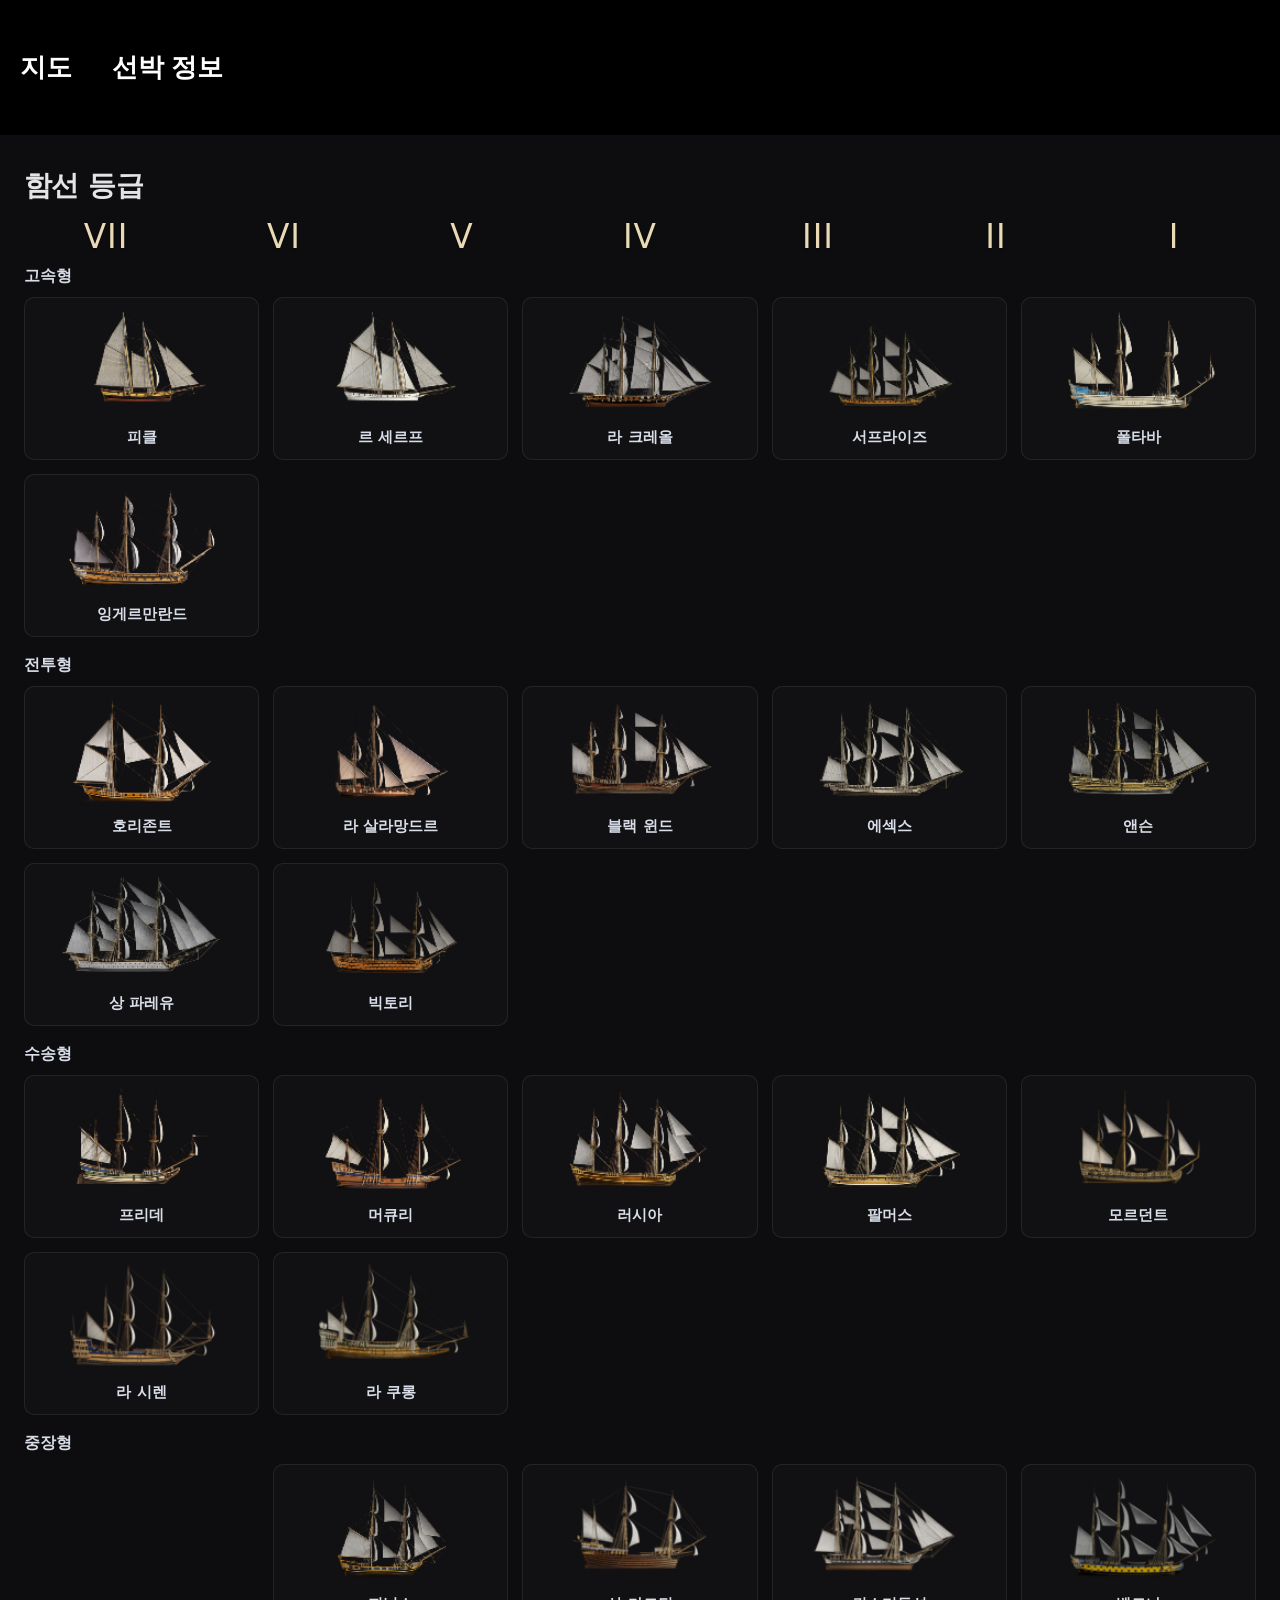
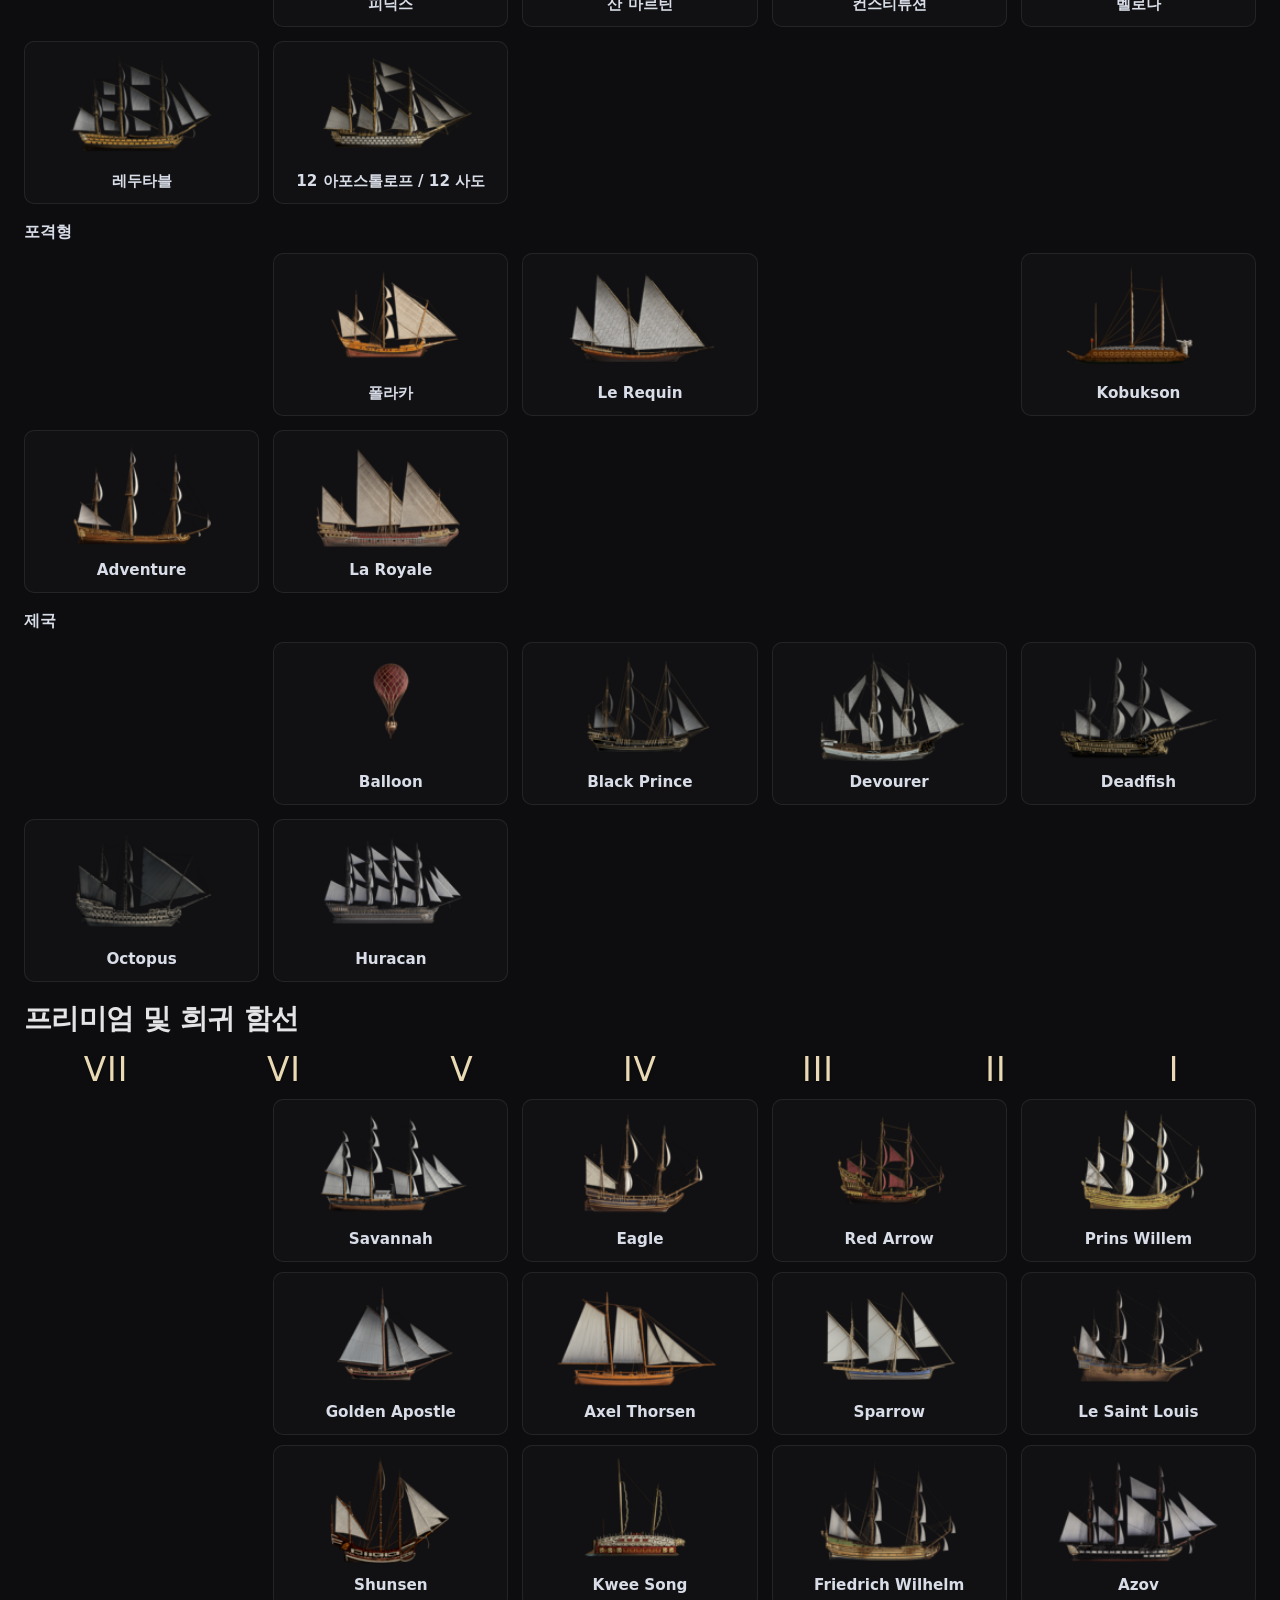
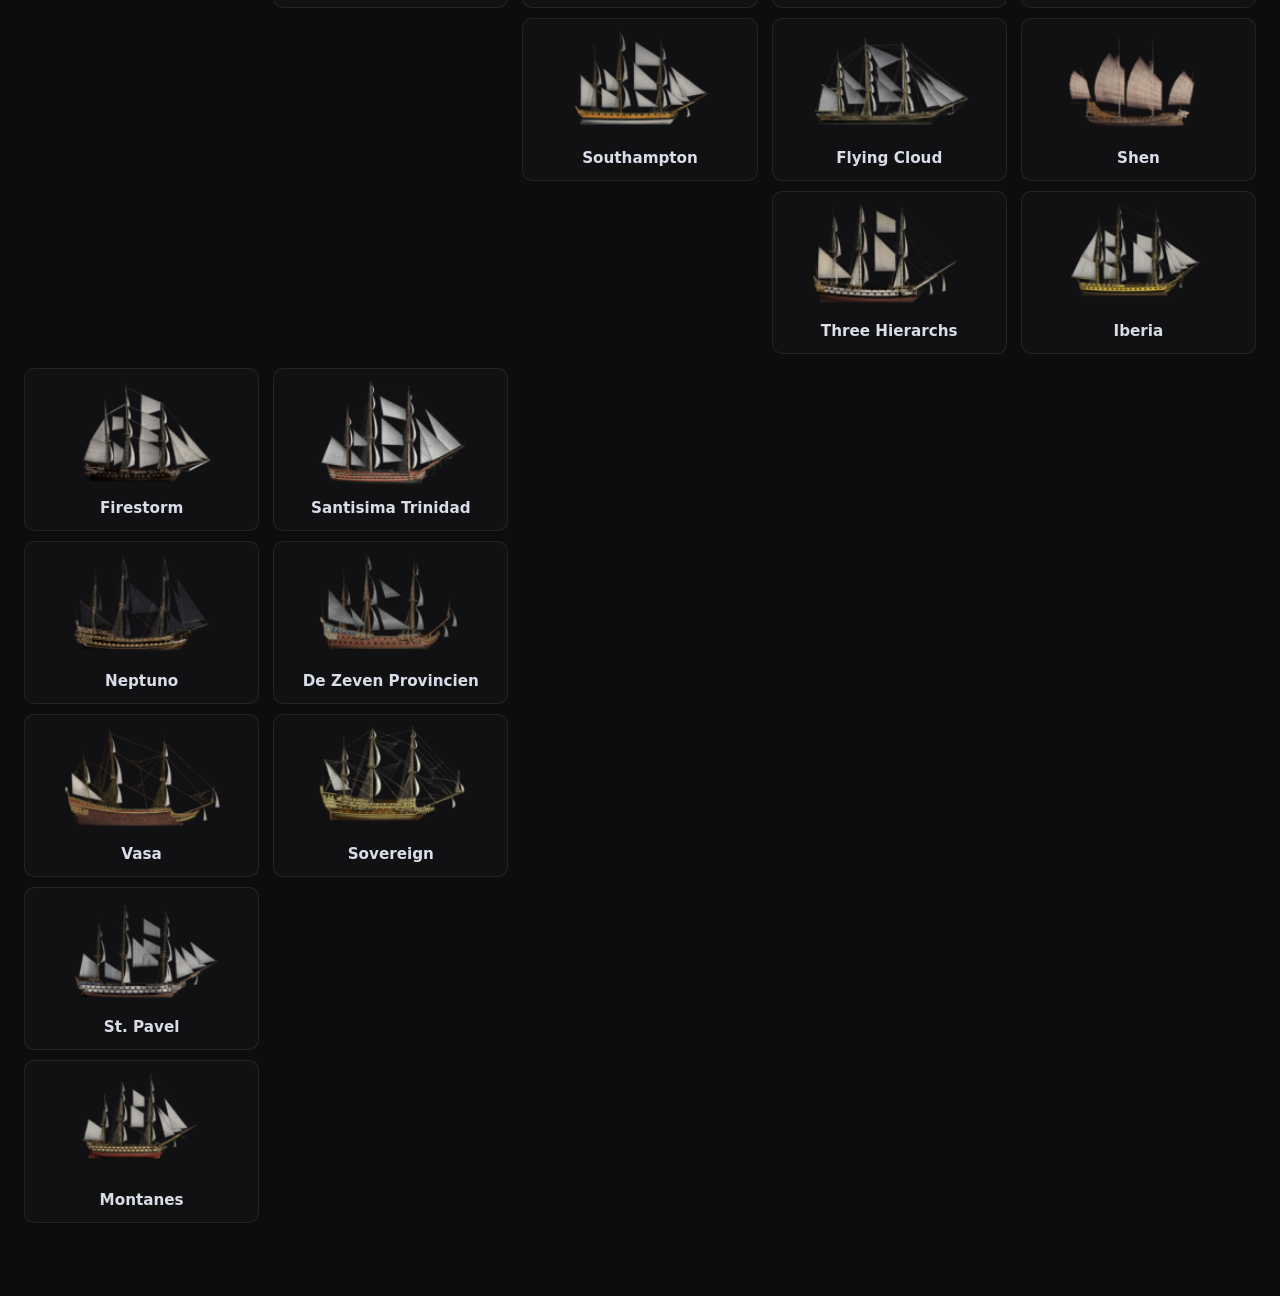
==== commit e3733bb2: "123" ====
--- a/shipko.html
+++ b/shipko.html
@@ -4,7 +4,7 @@
 <head>
 	<meta http-equiv="content-type" content="text/html; charset=utf-8" />
 	<meta http-equiv="content-language" content="ko" />
-	<title>World of Sea Battle - Ship KO</title>
+	<title>World of Sea Battle - Ship EN</title>
 	<script type="text/javascript" src="jquery-1.4.3.min.js" charset="utf-8"></script> 
 <link rel="stylesheet" href="style.css"> 
   <link rel="stylesheet" href="ships.css">
@@ -14,37 +14,21 @@
     }
     nav {
       background-color: #000;
+      position: relative;   /* 기준 위치 설정 */
+      z-index: 1000;        /* 메뉴바가 다른 요소 위에 오도록 */
+      padding: 30px 0;
     }
     nav ul {
       list-style: none;
       margin: 0;
       padding: 0;
       display: flex;
-<<<<<<< HEAD
-<<<<<<< HEAD
-      justify-content: flex-end;
-=======
-      justify-content: center;
->>>>>>> parent of b6b1363 (Update shipko.html)
-=======
       justify-content: flex-start;
->>>>>>> dbb8c3b1884ad9c2218f59540f22f33b8ab00e5c
     }
     nav ul li {
       position: relative; /* 서브 메뉴 위치 기준 */
       margin: 0 20px;
     }
-<<<<<<< HEAD
-    nav ul li a {
-      color: #fff;
-      text-decoration: none;
-      font-size: 16px;
-      font-weight: bold;
-      padding: 10px 0;
-      display: inline-block;
-    }
-    nav ul li a:hover {
-=======
 nav ul li a,
 nav ul li span {
   color: #fff;
@@ -58,23 +42,20 @@
 }
     nav ul li a:hover,
     nav ul li span:hover {
->>>>>>> dbb8c3b1884ad9c2218f59540f22f33b8ab00e5c
       color: #ffcc00;
     }
 
     /* 서브 메뉴 스타일 */
     nav ul li ul {
-      display: none; /* 기본은 숨김 */
+      display: none;
       position: absolute;
-      top: 100%; /* 부모 메뉴 바로 아래 */
+      top: 100%;
       left: 0;
       background-color: #222;
       padding: 10px 0;
       list-style: none;
       min-width: 150px;
-    }
-    nav ul li ul li {
-      margin: 0;
+      z-index: 2000;        /* 서브 메뉴가 다른 요소 위에 오도록 */
     }
     nav ul li ul li a {
       padding: 8px 15px;
@@ -85,7 +66,6 @@
       background-color: #444;
     }
 
-    /* 마우스 올리면 서브 메뉴 표시 */
     nav ul li:hover ul {
       display: block;
     }
